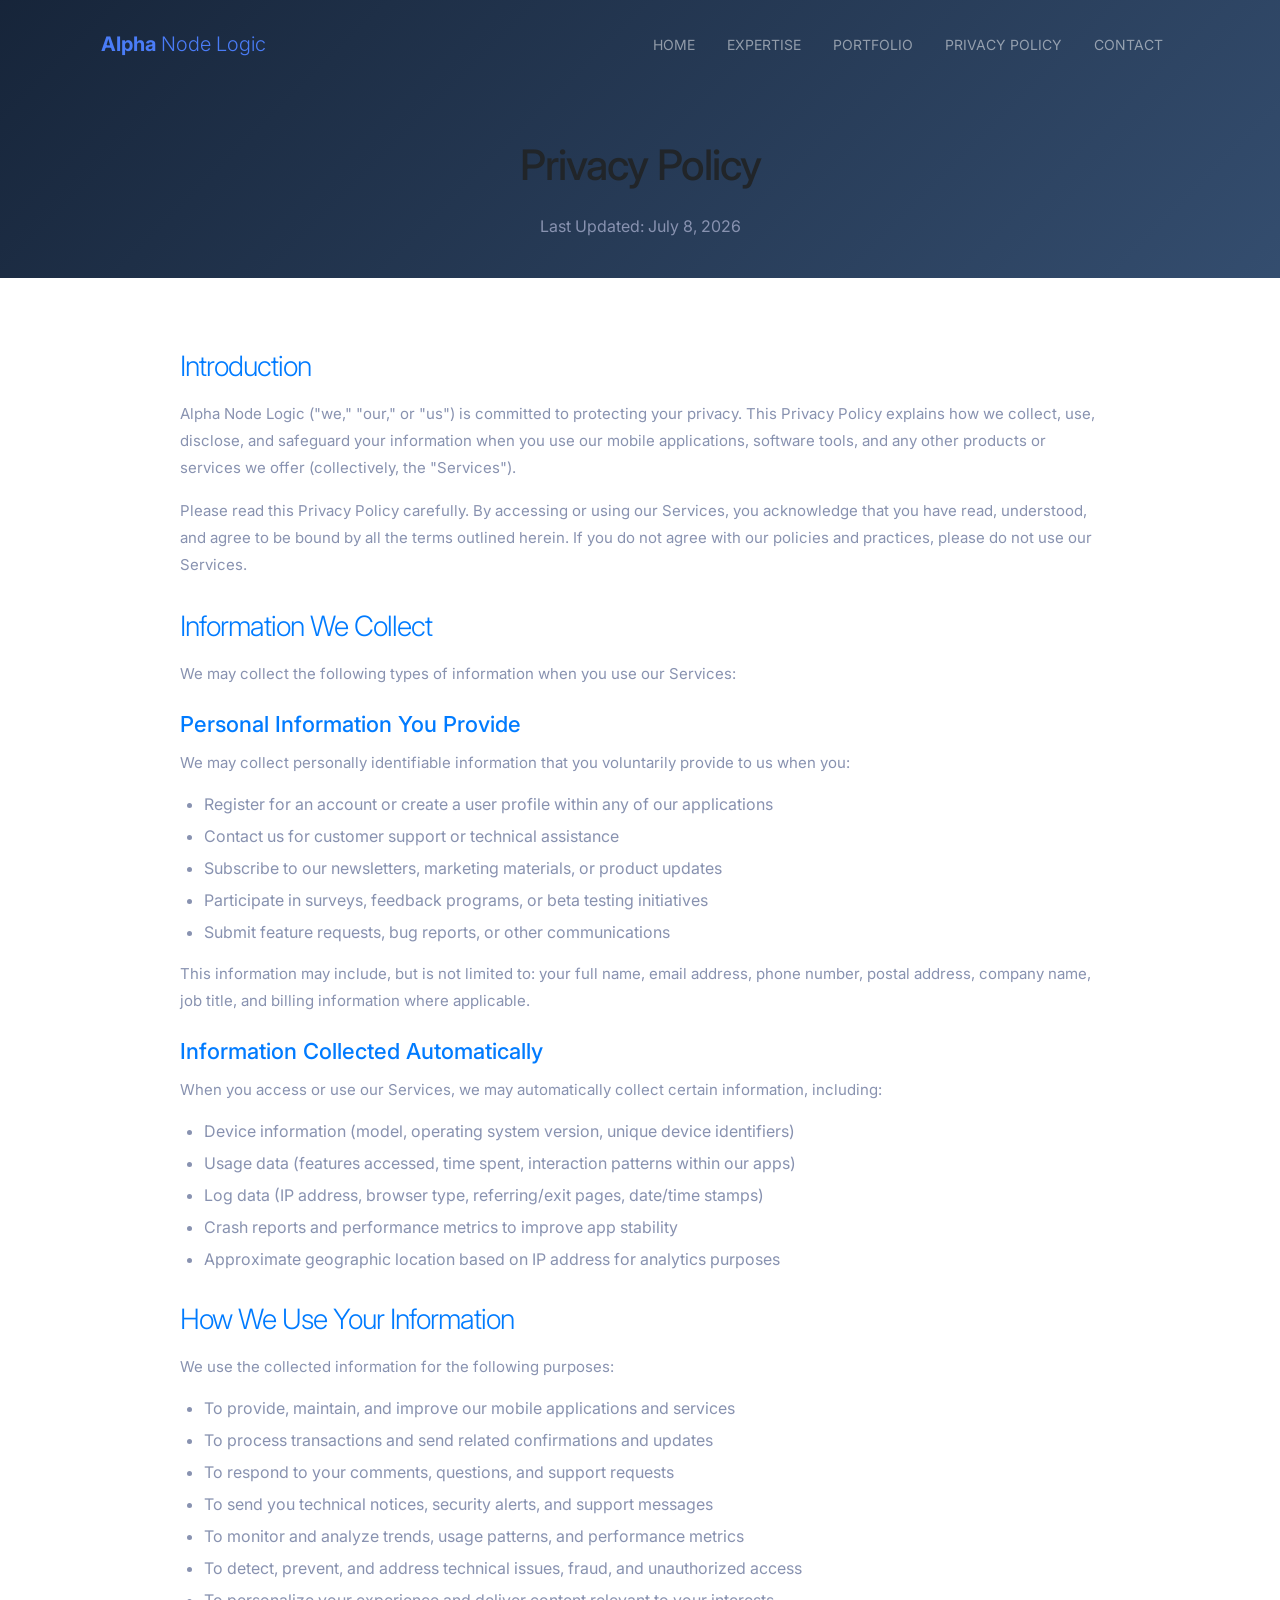
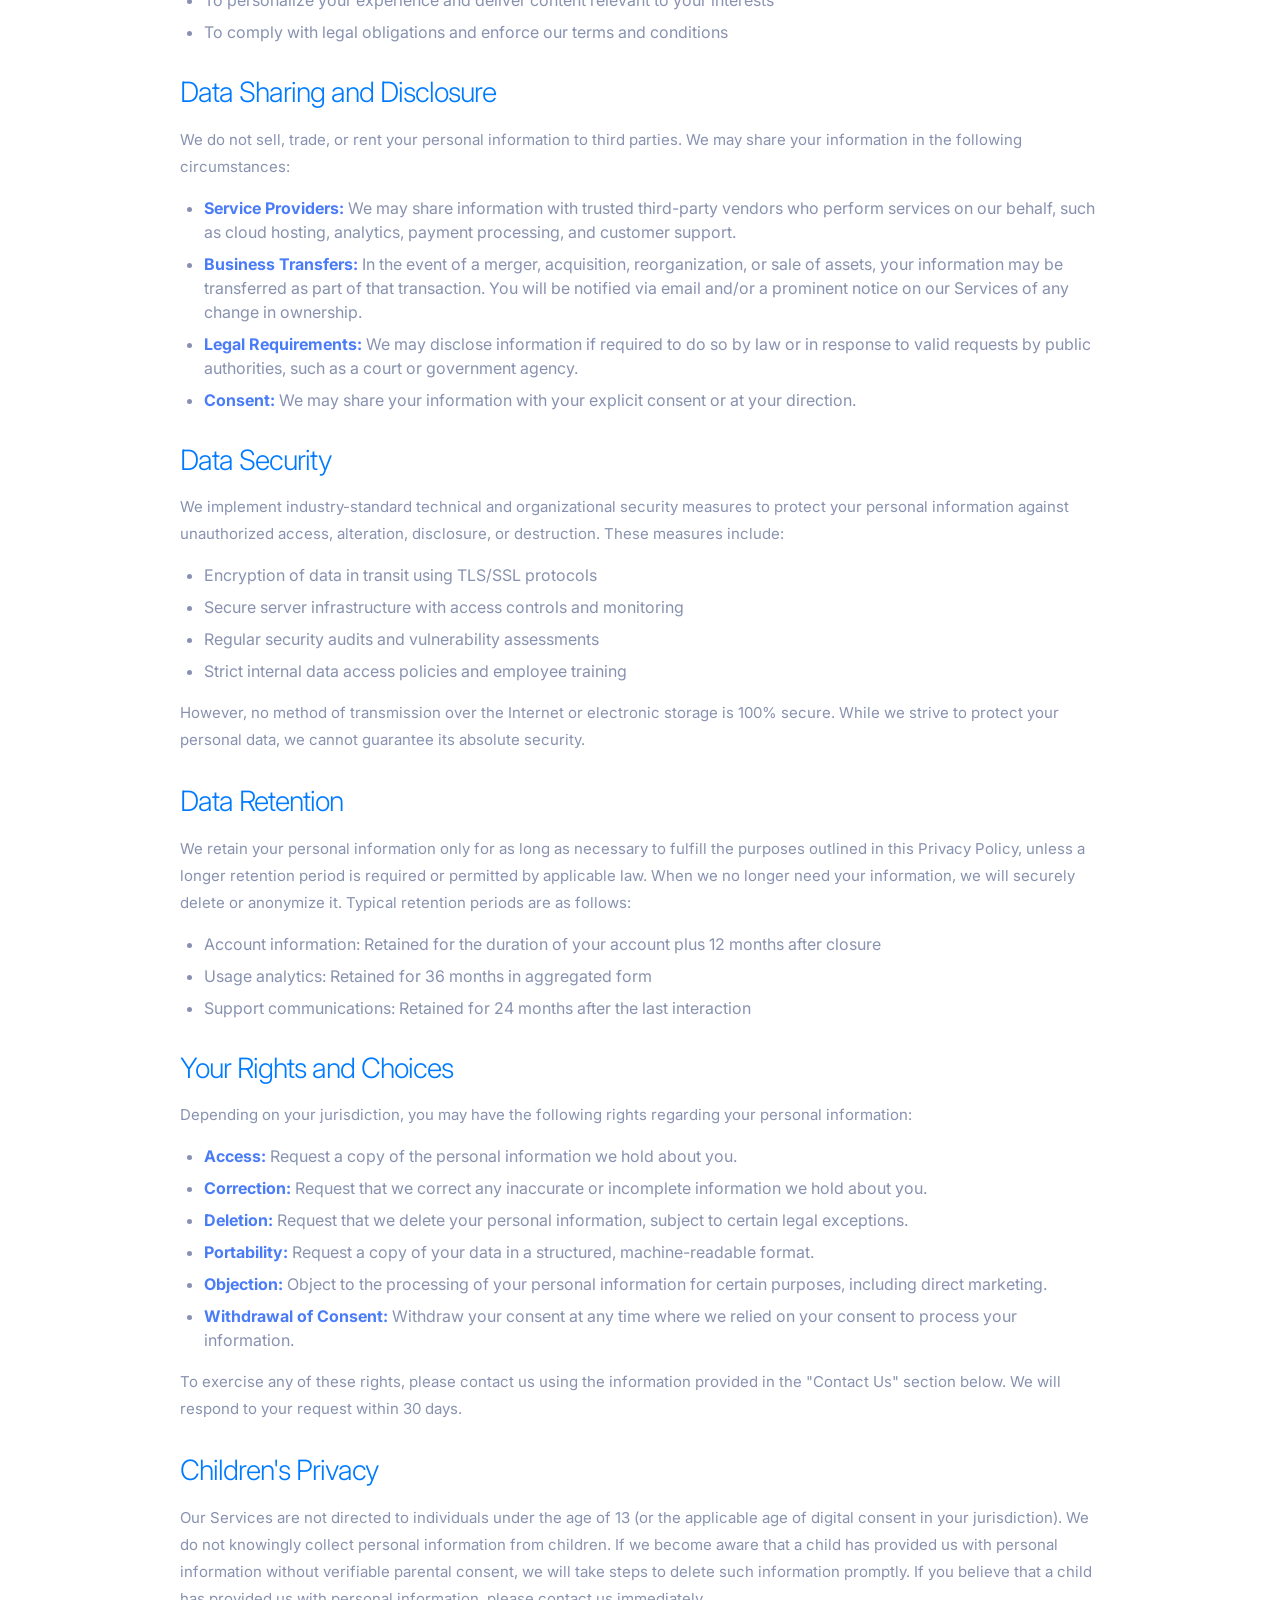
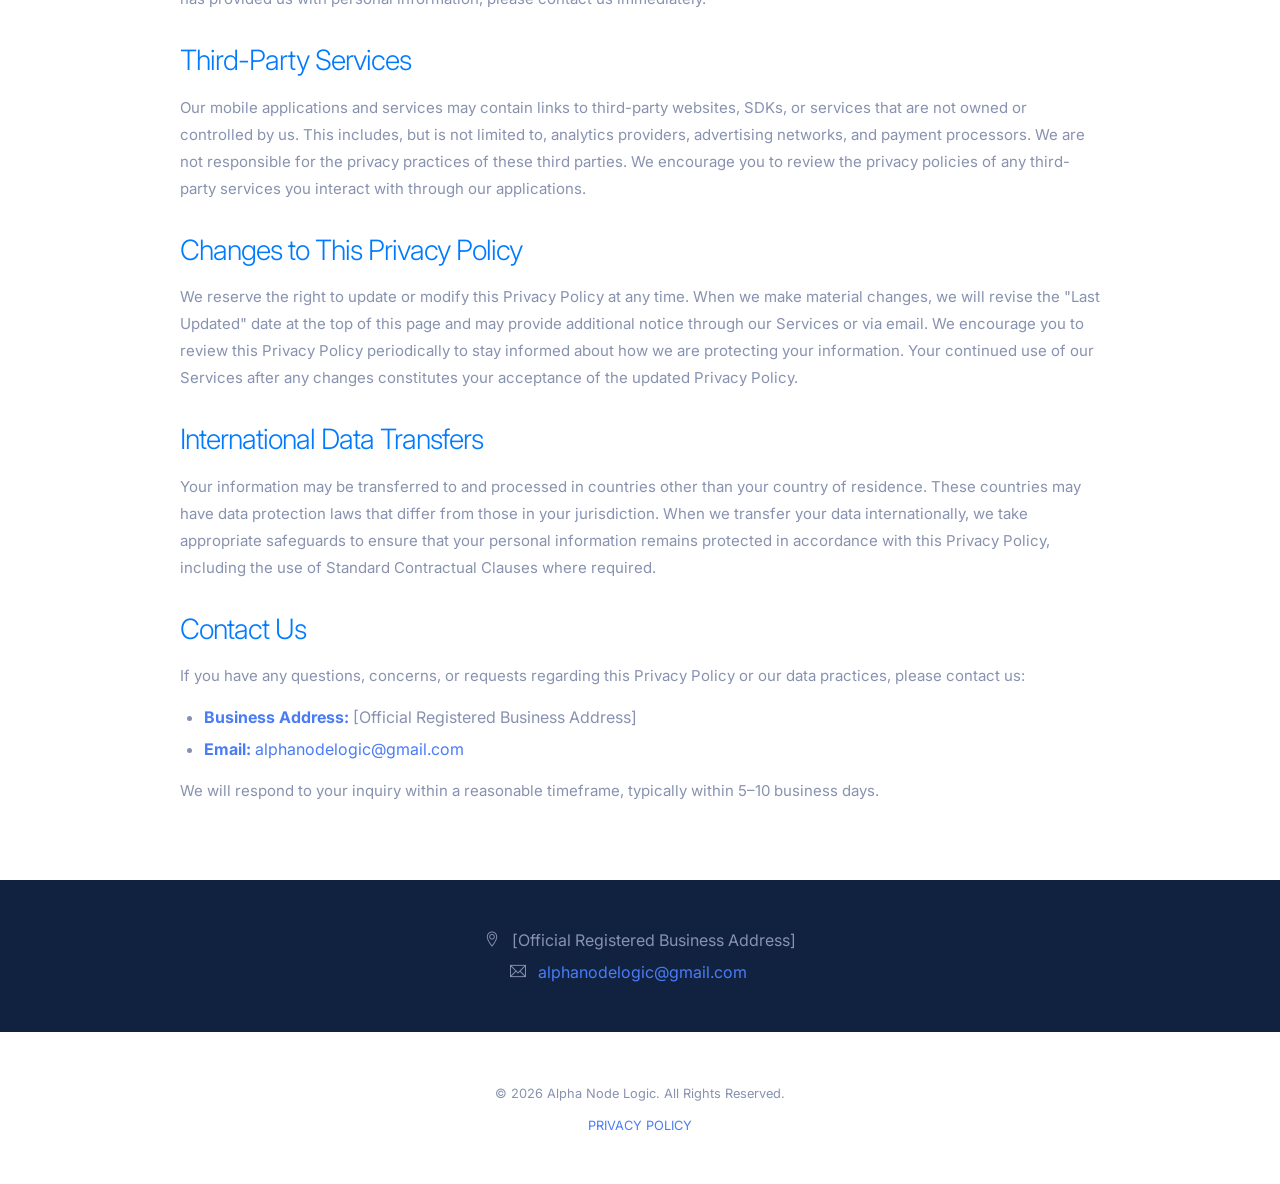
==== privacy-policy.html @ e34b8107 "Add files via upload" ====
<!doctype html>
<html lang="en">
<!--

Page    : privacy-policy / Alpha Node Logic
Version : 2.0
Author  : Alpha Node Logic (Based on Colorlib MobApp)

 -->

<head>
    <title>Privacy Policy - Alpha Node Logic</title>
    <!-- Required meta tags -->
    <meta charset="utf-8">
    <meta name="viewport" content="width=device-width, initial-scale=1, shrink-to-fit=no">
    <meta name="description" content="Privacy Policy for Alpha Node Logic software applications and services.">
    <meta name="keywords" content="privacy policy, data protection, Alpha Node Logic, software privacy">

    <!-- Font -->
    <link rel="dns-prefetch" href="//fonts.googleapis.com">
    <link href="https://fonts.googleapis.com/css2?family=Inter:wght@300;400;500;600;700&display=swap" rel="stylesheet">

    <!-- Bootstrap CSS -->
    <link rel="stylesheet" href="css/bootstrap.min.css">
    <!-- Themify Icons -->
    <link rel="stylesheet" href="css/themify-icons.css">
    <!-- Owl carousel -->
    <link rel="stylesheet" href="css/owl.carousel.min.css">
    <!-- Main css -->
    <link href="css/style.css" rel="stylesheet">

    <style>
        .privacy-content {
            padding: 40px 0 60px;
        }
        .privacy-content h2 {
            font-size: 28px;
            margin-top: 2rem;
            margin-bottom: 1rem;
        }
        .privacy-content h3 {
            font-size: 22px;
            margin-top: 1.5rem;
            margin-bottom: 0.75rem;
        }
        .privacy-content p {
            font-size: 15px;
            line-height: 1.8;
            margin-bottom: 1rem;
        }
        .privacy-content ul {
            color: #8892B0;
            margin-bottom: 1rem;
            padding-left: 1.5rem;
        }
        .privacy-content ul li {
            margin-bottom: 0.5rem;
        }
        .privacy-content strong {
            color: #4A7CF7;
        }
        .page-header {
            padding: 140px 0 40px;
            text-align: center;
        }
        .page-header h1 {
            font-size: 42px;
            font-weight: 500;
        }
        .page-header small {
            color: #8892B0;
            font-size: 16px;
        }
    </style>
</head>

<body data-spy="scroll" data-target="#navbar" data-offset="30">

    <!-- Nav Menu -->

    <div class="nav-menu fixed-top">
        <div class="container">
            <div class="row">
                <div class="col-md-12">
                    <nav class="navbar navbar-dark navbar-expand-lg">
                        <a class="navbar-brand" href="index.html"><span style="font-weight:700; color:#4A7CF7;">Alpha</span> <span style="font-weight:300; color:#4A7CF7;">Node Logic</span></a> <button class="navbar-toggler" type="button" data-toggle="collapse" data-target="#navbar" aria-controls="navbar" aria-expanded="false" aria-label="Toggle navigation"> <span class="navbar-toggler-icon"></span> </button>
                        <div class="collapse navbar-collapse" id="navbar">
                            <ul class="navbar-nav ml-auto">
                                <li class="nav-item"> <a class="nav-link" href="index.html">HOME</a> </li>
                                <li class="nav-item"> <a class="nav-link" href="index.html#expertise">EXPERTISE</a> </li>
                                <li class="nav-item"> <a class="nav-link" href="index.html#portfolio">PORTFOLIO</a> </li>
                                <li class="nav-item"> <a class="nav-link active" href="privacy-policy.html">PRIVACY POLICY</a> </li>
                                <li class="nav-item"> <a class="nav-link" href="index.html#contact">CONTACT</a> </li>
                            </ul>
                        </div>
                    </nav>
                </div>
            </div>
        </div>
    </div>

    <!-- Page Header -->
    <div class="bg-gradient page-header" id="home">
        <div class="container">
            <h1>Privacy Policy</h1>
            <small>Last Updated: July 8, 2026</small>
        </div>
    </div>

    <!-- Privacy Content -->
    <div class="section privacy-content">
        <div class="container">
            <div class="row">
                <div class="col-lg-10 offset-lg-1">

                    <h2>Introduction</h2>
                    <p>Alpha Node Logic ("we," "our," or "us") is committed to protecting your privacy. This Privacy Policy explains how we collect, use, disclose, and safeguard your information when you use our mobile applications, software tools, and any other products or services we offer (collectively, the "Services").</p>
                    <p>Please read this Privacy Policy carefully. By accessing or using our Services, you acknowledge that you have read, understood, and agree to be bound by all the terms outlined herein. If you do not agree with our policies and practices, please do not use our Services.</p>

                    <h2>Information We Collect</h2>
                    <p>We may collect the following types of information when you use our Services:</p>

                    <h3>Personal Information You Provide</h3>
                    <p>We may collect personally identifiable information that you voluntarily provide to us when you:</p>
                    <ul>
                        <li>Register for an account or create a user profile within any of our applications</li>
                        <li>Contact us for customer support or technical assistance</li>
                        <li>Subscribe to our newsletters, marketing materials, or product updates</li>
                        <li>Participate in surveys, feedback programs, or beta testing initiatives</li>
                        <li>Submit feature requests, bug reports, or other communications</li>
                    </ul>
                    <p>This information may include, but is not limited to: your full name, email address, phone number, postal address, company name, job title, and billing information where applicable.</p>

                    <h3>Information Collected Automatically</h3>
                    <p>When you access or use our Services, we may automatically collect certain information, including:</p>
                    <ul>
                        <li>Device information (model, operating system version, unique device identifiers)</li>
                        <li>Usage data (features accessed, time spent, interaction patterns within our apps)</li>
                        <li>Log data (IP address, browser type, referring/exit pages, date/time stamps)</li>
                        <li>Crash reports and performance metrics to improve app stability</li>
                        <li>Approximate geographic location based on IP address for analytics purposes</li>
                    </ul>

                    <h2>How We Use Your Information</h2>
                    <p>We use the collected information for the following purposes:</p>
                    <ul>
                        <li>To provide, maintain, and improve our mobile applications and services</li>
                        <li>To process transactions and send related confirmations and updates</li>
                        <li>To respond to your comments, questions, and support requests</li>
                        <li>To send you technical notices, security alerts, and support messages</li>
                        <li>To monitor and analyze trends, usage patterns, and performance metrics</li>
                        <li>To detect, prevent, and address technical issues, fraud, and unauthorized access</li>
                        <li>To personalize your experience and deliver content relevant to your interests</li>
                        <li>To comply with legal obligations and enforce our terms and conditions</li>
                    </ul>

                    <h2>Data Sharing and Disclosure</h2>
                    <p>We do not sell, trade, or rent your personal information to third parties. We may share your information in the following circumstances:</p>
                    <ul>
                        <li><strong>Service Providers:</strong> We may share information with trusted third-party vendors who perform services on our behalf, such as cloud hosting, analytics, payment processing, and customer support.</li>
                        <li><strong>Business Transfers:</strong> In the event of a merger, acquisition, reorganization, or sale of assets, your information may be transferred as part of that transaction. You will be notified via email and/or a prominent notice on our Services of any change in ownership.</li>
                        <li><strong>Legal Requirements:</strong> We may disclose information if required to do so by law or in response to valid requests by public authorities, such as a court or government agency.</li>
                        <li><strong>Consent:</strong> We may share your information with your explicit consent or at your direction.</li>
                    </ul>

                    <h2>Data Security</h2>
                    <p>We implement industry-standard technical and organizational security measures to protect your personal information against unauthorized access, alteration, disclosure, or destruction. These measures include:</p>
                    <ul>
                        <li>Encryption of data in transit using TLS/SSL protocols</li>
                        <li>Secure server infrastructure with access controls and monitoring</li>
                        <li>Regular security audits and vulnerability assessments</li>
                        <li>Strict internal data access policies and employee training</li>
                    </ul>
                    <p>However, no method of transmission over the Internet or electronic storage is 100% secure. While we strive to protect your personal data, we cannot guarantee its absolute security.</p>

                    <h2>Data Retention</h2>
                    <p>We retain your personal information only for as long as necessary to fulfill the purposes outlined in this Privacy Policy, unless a longer retention period is required or permitted by applicable law. When we no longer need your information, we will securely delete or anonymize it. Typical retention periods are as follows:</p>
                    <ul>
                        <li>Account information: Retained for the duration of your account plus 12 months after closure</li>
                        <li>Usage analytics: Retained for 36 months in aggregated form</li>
                        <li>Support communications: Retained for 24 months after the last interaction</li>
                    </ul>

                    <h2>Your Rights and Choices</h2>
                    <p>Depending on your jurisdiction, you may have the following rights regarding your personal information:</p>
                    <ul>
                        <li><strong>Access:</strong> Request a copy of the personal information we hold about you.</li>
                        <li><strong>Correction:</strong> Request that we correct any inaccurate or incomplete information we hold about you.</li>
                        <li><strong>Deletion:</strong> Request that we delete your personal information, subject to certain legal exceptions.</li>
                        <li><strong>Portability:</strong> Request a copy of your data in a structured, machine-readable format.</li>
                        <li><strong>Objection:</strong> Object to the processing of your personal information for certain purposes, including direct marketing.</li>
                        <li><strong>Withdrawal of Consent:</strong> Withdraw your consent at any time where we relied on your consent to process your information.</li>
                    </ul>
                    <p>To exercise any of these rights, please contact us using the information provided in the "Contact Us" section below. We will respond to your request within 30 days.</p>

                    <h2>Children's Privacy</h2>
                    <p>Our Services are not directed to individuals under the age of 13 (or the applicable age of digital consent in your jurisdiction). We do not knowingly collect personal information from children. If we become aware that a child has provided us with personal information without verifiable parental consent, we will take steps to delete such information promptly. If you believe that a child has provided us with personal information, please contact us immediately.</p>

                    <h2>Third-Party Services</h2>
                    <p>Our mobile applications and services may contain links to third-party websites, SDKs, or services that are not owned or controlled by us. This includes, but is not limited to, analytics providers, advertising networks, and payment processors. We are not responsible for the privacy practices of these third parties. We encourage you to review the privacy policies of any third-party services you interact with through our applications.</p>

                    <h2>Changes to This Privacy Policy</h2>
                    <p>We reserve the right to update or modify this Privacy Policy at any time. When we make material changes, we will revise the "Last Updated" date at the top of this page and may provide additional notice through our Services or via email. We encourage you to review this Privacy Policy periodically to stay informed about how we are protecting your information. Your continued use of our Services after any changes constitutes your acceptance of the updated Privacy Policy.</p>

                    <h2>International Data Transfers</h2>
                    <p>Your information may be transferred to and processed in countries other than your country of residence. These countries may have data protection laws that differ from those in your jurisdiction. When we transfer your data internationally, we take appropriate safeguards to ensure that your personal information remains protected in accordance with this Privacy Policy, including the use of Standard Contractual Clauses where required.</p>

                    <h2>Contact Us</h2>
                    <p>If you have any questions, concerns, or requests regarding this Privacy Policy or our data practices, please contact us:</p>
                    <ul>
                        <li><strong>Business Address:</strong> [Official Registered Business Address]</li>
                        <li><strong>Email:</strong> <a href="mailto:alphanodelogic@gmail.com">alphanodelogic@gmail.com</a></li>
                    </ul>
                    <p>We will respond to your inquiry within a reasonable timeframe, typically within 5–10 business days.</p>

                </div>
            </div>
        </div>
    </div>
    <!-- // end .section -->

    <div class="light-bg py-5" id="contact">
        <div class="container">
            <div class="row">
                <div class="col-lg-12 text-center">
                    <p class="mb-2"> <span class="ti-location-pin mr-2"></span> [Official Registered Business Address]</p>
                    <div class="d-block d-sm-inline-block">
                        <p class="mb-0">
                            <span class="ti-email mr-2"></span> <a class="mr-4" href="mailto:alphanodelogic@gmail.com">alphanodelogic@gmail.com</a>
                        </p>
                    </div>
                </div>
            </div>

        </div>

    </div>
    <!-- // end .section -->
    <footer class="my-5 text-center">
        <p class="mb-2"><small>© 2026 Alpha Node Logic. All Rights Reserved.</small></p>

        <small>
            <a href="privacy-policy.html" class="m-2">PRIVACY POLICY</a>
        </small>
    </footer>

    <!-- jQuery and Bootstrap -->
    <script src="js/jquery-3.2.1.min.js"></script>
    <script src="js/bootstrap.bundle.min.js"></script>
    <!-- Plugins JS -->
    <script src="js/owl.carousel.min.js"></script>
    <!-- Custom JS -->
    <script src="js/script.js"></script>

</body>

</html>
---- css/themify-icons.css ----
@font-face {
    font-family: 'themify';
    src: url('../fonts/themify.eot?-fvbane');
    src: url('../fonts/themify.eot?#iefix-fvbane') format('embedded-opentype'), url('../fonts/themify.woff?-fvbane') format('woff'), url('../fonts/themify.ttf?-fvbane') format('truetype'), url('../fonts/themify.svg?-fvbane#themify') format('svg');
    font-weight: normal;
    font-style: normal;
}

[class^="ti-"],
[class*=" ti-"] {
    font-family: 'themify';
    speak: none;
    font-style: normal;
    font-weight: normal;
    font-variant: normal;
    text-transform: none;
    line-height: 1;
    /* Better Font Rendering =========== */
    -webkit-font-smoothing: antialiased;
    -moz-osx-font-smoothing: grayscale;
}

.ti-wand:before {
    content: "\e600";
}

.ti-volume:before {
    content: "\e601";
}

.ti-user:before {
    content: "\e602";
}

.ti-unlock:before {
    content: "\e603";
}

.ti-unlink:before {
    content: "\e604";
}

.ti-trash:before {
    content: "\e605";
}

.ti-thought:before {
    content: "\e606";
}

.ti-target:before {
    content: "\e607";
}

.ti-tag:before {
    content: "\e608";
}

.ti-tablet:before {
    content: "\e609";
}

.ti-star:before {
    content: "\e60a";
}

.ti-spray:before {
    content: "\e60b";
}

.ti-signal:before {
    content: "\e60c";
}

.ti-shopping-cart:before {
    content: "\e60d";
}

.ti-shopping-cart-full:before {
    content: "\e60e";
}

.ti-settings:before {
    content: "\e60f";
}

.ti-search:before {
    content: "\e610";
}

.ti-zoom-in:before {
    content: "\e611";
}

.ti-zoom-out:before {
    content: "\e612";
}

.ti-cut:before {
    content: "\e613";
}

.ti-ruler:before {
    content: "\e614";
}

.ti-ruler-pencil:before {
    content: "\e615";
}

.ti-ruler-alt:before {
    content: "\e616";
}

.ti-bookmark:before {
    content: "\e617";
}

.ti-bookmark-alt:before {
    content: "\e618";
}

.ti-reload:before {
    content: "\e619";
}

.ti-plus:before {
    content: "\e61a";
}

.ti-pin:before {
    content: "\e61b";
}

.ti-pencil:before {
    content: "\e61c";
}

.ti-pencil-alt:before {
    content: "\e61d";
}

.ti-paint-roller:before {
    content: "\e61e";
}

.ti-paint-bucket:before {
    content: "\e61f";
}

.ti-na:before {
    content: "\e620";
}

.ti-mobile:before {
    content: "\e621";
}

.ti-minus:before {
    content: "\e622";
}

.ti-medall:before {
    content: "\e623";
}

.ti-medall-alt:before {
    content: "\e624";
}

.ti-marker:before {
    content: "\e625";
}

.ti-marker-alt:before {
    content: "\e626";
}

.ti-arrow-up:before {
    content: "\e627";
}

.ti-arrow-right:before {
    content: "\e628";
}

.ti-arrow-left:before {
    content: "\e629";
}

.ti-arrow-down:before {
    content: "\e62a";
}

.ti-lock:before {
    content: "\e62b";
}

.ti-location-arrow:before {
    content: "\e62c";
}

.ti-link:before {
    content: "\e62d";
}

.ti-layout:before {
    content: "\e62e";
}

.ti-layers:before {
    content: "\e62f";
}

.ti-layers-alt:before {
    content: "\e630";
}

.ti-key:before {
    content: "\e631";
}

.ti-import:before {
    content: "\e632";
}

.ti-image:before {
    content: "\e633";
}

.ti-heart:before {
    content: "\e634";
}

.ti-heart-broken:before {
    content: "\e635";
}

.ti-hand-stop:before {
    content: "\e636";
}

.ti-hand-open:before {
    content: "\e637";
}

.ti-hand-drag:before {
    content: "\e638";
}

.ti-folder:before {
    content: "\e639";
}

.ti-flag:before {
    content: "\e63a";
}

.ti-flag-alt:before {
    content: "\e63b";
}

.ti-flag-alt-2:before {
    content: "\e63c";
}

.ti-eye:before {
    content: "\e63d";
}

.ti-export:before {
    content: "\e63e";
}

.ti-exchange-vertical:before {
    content: "\e63f";
}

.ti-desktop:before {
    content: "\e640";
}

.ti-cup:before {
    content: "\e641";
}

.ti-crown:before {
    content: "\e642";
}

.ti-comments:before {
    content: "\e643";
}

.ti-comment:before {
    content: "\e644";
}

.ti-comment-alt:before {
    content: "\e645";
}

.ti-close:before {
    content: "\e646";
}

.ti-clip:before {
    content: "\e647";
}

.ti-angle-up:before {
    content: "\e648";
}

.ti-angle-right:before {
    content: "\e649";
}

.ti-angle-left:before {
    content: "\e64a";
}

.ti-angle-down:before {
    content: "\e64b";
}

.ti-check:before {
    content: "\e64c";
}

.ti-check-box:before {
    content: "\e64d";
}

.ti-camera:before {
    content: "\e64e";
}

.ti-announcement:before {
    content: "\e64f";
}

.ti-brush:before {
    content: "\e650";
}

.ti-briefcase:before {
    content: "\e651";
}

.ti-bolt:before {
    content: "\e652";
}

.ti-bolt-alt:before {
    content: "\e653";
}

.ti-blackboard:before {
    content: "\e654";
}

.ti-bag:before {
    content: "\e655";
}

.ti-move:before {
    content: "\e656";
}

.ti-arrows-vertical:before {
    content: "\e657";
}

.ti-arrows-horizontal:before {
    content: "\e658";
}

.ti-fullscreen:before {
    content: "\e659";
}

.ti-arrow-top-right:before {
    content: "\e65a";
}

.ti-arrow-top-left:before {
    content: "\e65b";
}

.ti-arrow-circle-up:before {
    content: "\e65c";
}

.ti-arrow-circle-right:before {
    content: "\e65d";
}

.ti-arrow-circle-left:before {
    content: "\e65e";
}

.ti-arrow-circle-down:before {
    content: "\e65f";
}

.ti-angle-double-up:before {
    content: "\e660";
}

.ti-angle-double-right:before {
    content: "\e661";
}

.ti-angle-double-left:before {
    content: "\e662";
}

.ti-angle-double-down:before {
    content: "\e663";
}

.ti-zip:before {
    content: "\e664";
}

.ti-world:before {
    content: "\e665";
}

.ti-wheelchair:before {
    content: "\e666";
}

.ti-view-list:before {
    content: "\e667";
}

.ti-view-list-alt:before {
    content: "\e668";
}

.ti-view-grid:before {
    content: "\e669";
}

.ti-uppercase:before {
    content: "\e66a";
}

.ti-upload:before {
    content: "\e66b";
}

.ti-underline:before {
    content: "\e66c";
}

.ti-truck:before {
    content: "\e66d";
}

.ti-timer:before {
    content: "\e66e";
}

.ti-ticket:before {
    content: "\e66f";
}

.ti-thumb-up:before {
    content: "\e670";
}

.ti-thumb-down:before {
    content: "\e671";
}

.ti-text:before {
    content: "\e672";
}

.ti-stats-up:before {
    content: "\e673";
}

.ti-stats-down:before {
    content: "\e674";
}

.ti-split-v:before {
    content: "\e675";
}

.ti-split-h:before {
    content: "\e676";
}

.ti-smallcap:before {
    content: "\e677";
}

.ti-shine:before {
    content: "\e678";
}

.ti-shift-right:before {
    content: "\e679";
}

.ti-shift-left:before {
    content: "\e67a";
}

.ti-shield:before {
    content: "\e67b";
}

.ti-notepad:before {
    content: "\e67c";
}

.ti-server:before {
    content: "\e67d";
}

.ti-quote-right:before {
    content: "\e67e";
}

.ti-quote-left:before {
    content: "\e67f";
}

.ti-pulse:before {
    content: "\e680";
}

.ti-printer:before {
    content: "\e681";
}

.ti-power-off:before {
    content: "\e682";
}

.ti-plug:before {
    content: "\e683";
}

.ti-pie-chart:before {
    content: "\e684";
}

.ti-paragraph:before {
    content: "\e685";
}

.ti-panel:before {
    content: "\e686";
}

.ti-package:before {
    content: "\e687";
}

.ti-music:before {
    content: "\e688";
}

.ti-music-alt:before {
    content: "\e689";
}

.ti-mouse:before {
    content: "\e68a";
}

.ti-mouse-alt:before {
    content: "\e68b";
}

.ti-money:before {
    content: "\e68c";
}

.ti-microphone:before {
    content: "\e68d";
}

.ti-menu:before {
    content: "\e68e";
}

.ti-menu-alt:before {
    content: "\e68f";
}

.ti-map:before {
    content: "\e690";
}

.ti-map-alt:before {
    content: "\e691";
}

.ti-loop:before {
    content: "\e692";
}

.ti-location-pin:before {
    content: "\e693";
}

.ti-list:before {
    content: "\e694";
}

.ti-light-bulb:before {
    content: "\e695";
}

.ti-Italic:before {
    content: "\e696";
}

.ti-info:before {
    content: "\e697";
}

.ti-infinite:before {
    content: "\e698";
}

.ti-id-badge:before {
    content: "\e699";
}

.ti-hummer:before {
    content: "\e69a";
}

.ti-home:before {
    content: "\e69b";
}

.ti-help:before {
    content: "\e69c";
}

.ti-headphone:before {
    content: "\e69d";
}

.ti-harddrives:before {
    content: "\e69e";
}

.ti-harddrive:before {
    content: "\e69f";
}

.ti-gift:before {
    content: "\e6a0";
}

.ti-game:before {
    content: "\e6a1";
}

.ti-filter:before {
    content: "\e6a2";
}

.ti-files:before {
    content: "\e6a3";
}

.ti-file:before {
    content: "\e6a4";
}

.ti-eraser:before {
    content: "\e6a5";
}

.ti-envelope:before {
    content: "\e6a6";
}

.ti-download:before {
    content: "\e6a7";
}

.ti-direction:before {
    content: "\e6a8";
}

.ti-direction-alt:before {
    content: "\e6a9";
}

.ti-dashboard:before {
    content: "\e6aa";
}

.ti-control-stop:before {
    content: "\e6ab";
}

.ti-control-shuffle:before {
    content: "\e6ac";
}

.ti-control-play:before {
    content: "\e6ad";
}

.ti-control-pause:before {
    content: "\e6ae";
}

.ti-control-forward:before {
    content: "\e6af";
}

.ti-control-backward:before {
    content: "\e6b0";
}

.ti-cloud:before {
    content: "\e6b1";
}

.ti-cloud-up:before {
    content: "\e6b2";
}

.ti-cloud-down:before {
    content: "\e6b3";
}

.ti-clipboard:before {
    content: "\e6b4";
}

.ti-car:before {
    content: "\e6b5";
}

.ti-calendar:before {
    content: "\e6b6";
}

.ti-book:before {
    content: "\e6b7";
}

.ti-bell:before {
    content: "\e6b8";
}

.ti-basketball:before {
    content: "\e6b9";
}

.ti-bar-chart:before {
    content: "\e6ba";
}

.ti-bar-chart-alt:before {
    content: "\e6bb";
}

.ti-back-right:before {
    content: "\e6bc";
}

.ti-back-left:before {
    content: "\e6bd";
}

.ti-arrows-corner:before {
    content: "\e6be";
}

.ti-archive:before {
    content: "\e6bf";
}

.ti-anchor:before {
    content: "\e6c0";
}

.ti-align-right:before {
    content: "\e6c1";
}

.ti-align-left:before {
    content: "\e6c2";
}

.ti-align-justify:before {
    content: "\e6c3";
}

.ti-align-center:before {
    content: "\e6c4";
}

.ti-alert:before {
    content: "\e6c5";
}

.ti-alarm-clock:before {
    content: "\e6c6";
}

.ti-agenda:before {
    content: "\e6c7";
}

.ti-write:before {
    content: "\e6c8";
}

.ti-window:before {
    content: "\e6c9";
}

.ti-widgetized:before {
    content: "\e6ca";
}

.ti-widget:before {
    content: "\e6cb";
}

.ti-widget-alt:before {
    content: "\e6cc";
}

.ti-wallet:before {
    content: "\e6cd";
}

.ti-video-clapper:before {
    content: "\e6ce";
}

.ti-video-camera:before {
    content: "\e6cf";
}

.ti-vector:before {
    content: "\e6d0";
}

.ti-themify-logo:before {
    content: "\e6d1";
}

.ti-themify-favicon:before {
    content: "\e6d2";
}

.ti-themify-favicon-alt:before {
    content: "\e6d3";
}

.ti-support:before {
    content: "\e6d4";
}

.ti-stamp:before {
    content: "\e6d5";
}

.ti-split-v-alt:before {
    content: "\e6d6";
}

.ti-slice:before {
    content: "\e6d7";
}

.ti-shortcode:before {
    content: "\e6d8";
}

.ti-shift-right-alt:before {
    content: "\e6d9";
}

.ti-shift-left-alt:before {
    content: "\e6da";
}

.ti-ruler-alt-2:before {
    content: "\e6db";
}

.ti-receipt:before {
    content: "\e6dc";
}

.ti-pin2:before {
    content: "\e6dd";
}

.ti-pin-alt:before {
    content: "\e6de";
}

.ti-pencil-alt2:before {
    content: "\e6df";
}

.ti-palette:before {
    content: "\e6e0";
}

.ti-more:before {
    content: "\e6e1";
}

.ti-more-alt:before {
    content: "\e6e2";
}

.ti-microphone-alt:before {
    content: "\e6e3";
}

.ti-magnet:before {
    content: "\e6e4";
}

.ti-line-double:before {
    content: "\e6e5";
}

.ti-line-dotted:before {
    content: "\e6e6";
}

.ti-line-dashed:before {
    content: "\e6e7";
}

.ti-layout-width-full:before {
    content: "\e6e8";
}

.ti-layout-width-default:before {
    content: "\e6e9";
}

.ti-layout-width-default-alt:before {
    content: "\e6ea";
}

.ti-layout-tab:before {
    content: "\e6eb";
}

.ti-layout-tab-window:before {
    content: "\e6ec";
}

.ti-layout-tab-v:before {
    content: "\e6ed";
}

.ti-layout-tab-min:before {
    content: "\e6ee";
}

.ti-layout-slider:before {
    content: "\e6ef";
}

.ti-layout-slider-alt:before {
    content: "\e6f0";
}

.ti-layout-sidebar-right:before {
    content: "\e6f1";
}

.ti-layout-sidebar-none:before {
    content: "\e6f2";
}

.ti-layout-sidebar-left:before {
    content: "\e6f3";
}

.ti-layout-placeholder:before {
    content: "\e6f4";
}

.ti-layout-menu:before {
    content: "\e6f5";
}

.ti-layout-menu-v:before {
    content: "\e6f6";
}

.ti-layout-menu-separated:before {
    content: "\e6f7";
}

.ti-layout-menu-full:before {
    content: "\e6f8";
}

.ti-layout-media-right-alt:before {
    content: "\e6f9";
}

.ti-layout-media-right:before {
    content: "\e6fa";
}

.ti-layout-media-overlay:before {
    content: "\e6fb";
}

.ti-layout-media-overlay-alt:before {
    content: "\e6fc";
}

.ti-layout-media-overlay-alt-2:before {
    content: "\e6fd";
}

.ti-layout-media-left-alt:before {
    content: "\e6fe";
}

.ti-layout-media-left:before {
    content: "\e6ff";
}

.ti-layout-media-center-alt:before {
    content: "\e700";
}

.ti-layout-media-center:before {
    content: "\e701";
}

.ti-layout-list-thumb:before {
    content: "\e702";
}

.ti-layout-list-thumb-alt:before {
    content: "\e703";
}

.ti-layout-list-post:before {
    content: "\e704";
}

.ti-layout-list-large-image:before {
    content: "\e705";
}

.ti-layout-line-solid:before {
    content: "\e706";
}

.ti-layout-grid4:before {
    content: "\e707";
}

.ti-layout-grid3:before {
    content: "\e708";
}

.ti-layout-grid2:before {
    content: "\e709";
}

.ti-layout-grid2-thumb:before {
    content: "\e70a";
}

.ti-layout-cta-right:before {
    content: "\e70b";
}

.ti-layout-cta-left:before {
    content: "\e70c";
}

.ti-layout-cta-center:before {
    content: "\e70d";
}

.ti-layout-cta-btn-right:before {
    content: "\e70e";
}

.ti-layout-cta-btn-left:before {
    content: "\e70f";
}

.ti-layout-column4:before {
    content: "\e710";
}

.ti-layout-column3:before {
    content: "\e711";
}

.ti-layout-column2:before {
    content: "\e712";
}

.ti-layout-accordion-separated:before {
    content: "\e713";
}

.ti-layout-accordion-merged:before {
    content: "\e714";
}

.ti-layout-accordion-list:before {
    content: "\e715";
}

.ti-ink-pen:before {
    content: "\e716";
}

.ti-info-alt:before {
    content: "\e717";
}

.ti-help-alt:before {
    content: "\e718";
}

.ti-headphone-alt:before {
    content: "\e719";
}

.ti-hand-point-up:before {
    content: "\e71a";
}

.ti-hand-point-right:before {
    content: "\e71b";
}

.ti-hand-point-left:before {
    content: "\e71c";
}

.ti-hand-point-down:before {
    content: "\e71d";
}

.ti-gallery:before {
    content: "\e71e";
}

.ti-face-smile:before {
    content: "\e71f";
}

.ti-face-sad:before {
    content: "\e720";
}

.ti-credit-card:before {
    content: "\e721";
}

.ti-control-skip-forward:before {
    content: "\e722";
}

.ti-control-skip-backward:before {
    content: "\e723";
}

.ti-control-record:before {
    content: "\e724";
}

.ti-control-eject:before {
    content: "\e725";
}

.ti-comments-smiley:before {
    content: "\e726";
}

.ti-brush-alt:before {
    content: "\e727";
}

.ti-youtube:before {
    content: "\e728";
}

.ti-vimeo:before {
    content: "\e729";
}

.ti-twitter:before {
    content: "\e72a";
}

.ti-time:before {
    content: "\e72b";
}

.ti-tumblr:before {
    content: "\e72c";
}

.ti-skype:before {
    content: "\e72d";
}

.ti-share:before {
    content: "\e72e";
}

.ti-share-alt:before {
    content: "\e72f";
}

.ti-rocket:before {
    content: "\e730";
}

.ti-pinterest:before {
    content: "\e731";
}

.ti-new-window:before {
    content: "\e732";
}

.ti-microsoft:before {
    content: "\e733";
}

.ti-list-ol:before {
    content: "\e734";
}

.ti-linkedin:before {
    content: "\e735";
}

.ti-layout-sidebar-2:before {
    content: "\e736";
}

.ti-layout-grid4-alt:before {
    content: "\e737";
}

.ti-layout-grid3-alt:before {
    content: "\e738";
}

.ti-layout-grid2-alt:before {
    content: "\e739";
}

.ti-layout-column4-alt:before {
    content: "\e73a";
}

.ti-layout-column3-alt:before {
    content: "\e73b";
}

.ti-layout-column2-alt:before {
    content: "\e73c";
}

.ti-instagram:before {
    content: "\e73d";
}

.ti-google:before {
    content: "\e73e";
}

.ti-github:before {
    content: "\e73f";
}

.ti-flickr:before {
    content: "\e740";
}

.ti-facebook:before {
    content: "\e741";
}

.ti-dropbox:before {
    content: "\e742";
}

.ti-dribbble:before {
    content: "\e743";
}

.ti-apple:before {
    content: "\e744";
}

.ti-android:before {
    content: "\e745";
}

.ti-save:before {
    content: "\e746";
}

.ti-save-alt:before {
    content: "\e747";
}

.ti-yahoo:before {
    content: "\e748";
}

.ti-wordpress:before {
    content: "\e749";
}

.ti-vimeo-alt:before {
    content: "\e74a";
}

.ti-twitter-alt:before {
    content: "\e74b";
}

.ti-tumblr-alt:before {
    content: "\e74c";
}

.ti-trello:before {
    content: "\e74d";
}

.ti-stack-overflow:before {
    content: "\e74e";
}

.ti-soundcloud:before {
    content: "\e74f";
}

.ti-sharethis:before {
    content: "\e750";
}

.ti-sharethis-alt:before {
    content: "\e751";
}

.ti-reddit:before {
    content: "\e752";
}

.ti-pinterest-alt:before {
    content: "\e753";
}

.ti-microsoft-alt:before {
    content: "\e754";
}

.ti-linux:before {
    content: "\e755";
}

.ti-jsfiddle:before {
    content: "\e756";
}

.ti-joomla:before {
    content: "\e757";
}

.ti-html5:before {
    content: "\e758";
}

.ti-flickr-alt:before {
    content: "\e759";
}

.ti-email:before {
    content: "\e75a";
}

.ti-drupal:before {
    content: "\e75b";
}

.ti-dropbox-alt:before {
    content: "\e75c";
}

.ti-css3:before {
    content: "\e75d";
}

.ti-rss:before {
    content: "\e75e";
}

.ti-rss-alt:before {
    content: "\e75f";
}

.ti-lg {
    font-size: 1.33333333em;
    line-height: 0.75em;
    vertical-align: -15%;
}

.ti-2x {
    font-size: 2em;
}

.ti-3x {
    font-size: 3em;
}

.ti-4x {
    font-size: 4em;
}

.ti-5x {
    font-size: 5em;
}
---- css/style.css ----
@charset "UTF-8";

/*

Style   : Alpha Node Logic CSS
Version : 2.0
Author  : Alpha Node Logic (Based on Colorlib MobApp)

Copyright © All rights Reserved 

*/


/*------------------------
[TABLE OF CONTENTS]
    
1. GLOBAL STYLES
2. NAVBAR
3. HERO
4. TABS
5. TESTIMONIALS
6. IMAGE GALLERY
7. PRICING
8. CALL TO ACTION
9. FOOTER

------------------------*/


/* GLOBAL
----------------------*/

body {
    font-family: 'Inter', sans-serif;
    position: relative;
}

a {
    color: #4A7CF7;
}

a:hover,
a:focus {
    color: #3A6AE0;
}

h1 {
    font-size: 60px;
    font-weight: 300;
    letter-spacing: -1px;
    margin-bottom: 1.5rem;
}

h2 {
    font-size: 45px;
    font-weight: 300;
    color: #007bff;
    letter-spacing: -1px;
    margin-bottom: 1rem;
}

h3 {
    color: #007bff;
    font-size: 33px;
    font-weight: 500;
}

h4 {
    font-size: 20px;
    font-weight: 500;
    color: #007bff;
}

h5 {
    font-size: 28px;
    font-weight: 300;
    color: #007bff;
    margin-bottom: 0.7rem;
}

p {
    color: #8892B0;
}

p.lead {
    color: #4A7CF7;
    margin-bottom: 2rem;
}

.text-primary {
    color: #4A7CF7 !important;
}

.light-font {
    font-weight: 300;
}

.btn {
    font-size: 12px;
    font-weight: 400;
    text-transform: uppercase;
    padding: 0.375rem 1.35rem;
    transition: all 0.3s ease;
}

.btn-outline-light:hover {
    color: #4A7CF7;
}

.btn-primary {
    border-radius: 3px;
    background-image: -moz-linear-gradient( 122deg, #1E3A5F 0%, #0A192F 100%);
    background-image: -webkit-linear-gradient( 122deg, #1E3A5F 0%, #0A192F 100%);
    background-image: -ms-linear-gradient( 122deg, #1E3A5F 0%, #0A192F 100%);
    background-image: linear-gradient( 122deg, #1E3A5F 0%, #0A192F 100%);
    box-shadow: 0px 9px 32px 0px rgba(10, 25, 47, 0.3);
    font-weight: 500;
    padding: 0.6rem 2rem;
    border: 0;
}

.btn-primary:hover,
.btn-primary:focus,
.btn-primary:active,
.btn-primary:not([disabled]):not(.disabled).active,
.btn-primary:not([disabled]):not(.disabled):active,
.show>.btn-primary.dropdown-toggle {
    background-image: linear-gradient( 122deg, #0A192F 0%, #1E3A5F 100%);
    box-shadow: 0px 9px 32px 0px rgba(10, 25, 47, 0.4);
    color: #FFF;
}

.btn-light {
    border-radius: 3px;
    background: #FFF;
    box-shadow: 0px 9px 32px 0px rgba(0, 0, 0, 0.26);
    font-size: 14px;
    font-weight: 500;
    color: #0A192F;
    margin: 0.5rem;
    padding: 0.7rem 1.6rem;
    line-height: 1.8;
}

.btn-group-lg>.btn,
.btn-lg {
    padding: 0.8rem 1rem;
    font-size: 15px;
}

.light-bg {
    background-color: #112240;
}

.dark-bg {
    background-color: #0A192F;
}

.section {
    padding: 80px 0;
}

.section-title {
    text-align: center;
    margin-bottom: 3rem;
}

.section-title small {
    color: #8892B0;
}

@media (max-width:767px) {
    h1 {
        font-size: 40px;
    }
    h2 {
        font-size: 30px;
    }
}


/* NAVBAR
----------------------*/

.nav-menu {
    padding: 1rem 0;
    transition: all 0.3s ease;
}

.nav-menu.is-scrolling,
.nav-menu.menu-is-open {
    background-color: #0A192F;
    background: -moz-linear-gradient(135deg, #0A192F 0%, #1E3A5F 100%);
    background: -webkit-linear-gradient(135deg, #0A192F 0%, #1E3A5F 100%);
    background: linear-gradient(135deg, #0A192F 0%, #1E3A5F 100%);
    -webkit-box-shadow: 0px 5px 23px 0px rgba(0, 0, 0, 0.1);
    -moz-box-shadow: 0px 5px 23px 0px rgba(0, 0, 0, 0.1);
    box-shadow: 0px 5px 23px 0px rgba(0, 0, 0, 0.1);
}

.nav-menu.is-scrolling {
    padding: 0;
}

.navbar-nav .nav-link {
    position: relative;
}

@media (min-width: 992px) {
    .navbar-expand-lg .navbar-nav .nav-link {
        padding-right: 1rem;
        padding-left: 1rem;
        font-size: 14px;
    }
    .navbar-nav>.nav-item>.nav-link.active:after {
        content: "";
        border-bottom: 2px solid #4A7CF7;
        left: 1rem;
        right: 1rem;
        bottom: 5px;
        height: 1px;
        position: absolute;
    }
}

@media (max-width:991px) {
    .navbar-nav.is-scrolling {
        padding-bottom: 1rem;
    }
    .navbar-nav .nav-item {
        text-align: center;
    }
}


/* HERO
----------------------*/

header {
    padding: 100px 0 0;
    text-align: center;
    color: #FFF;
}

.bg-gradient {
    background-image: -moz-linear-gradient( 135deg, rgba(10, 25, 47, 0.95) 0%, rgba(30, 58, 95, 0.9) 100%);
    background-image: -webkit-linear-gradient( 135deg, rgba(10, 25, 47, 0.95) 0%, rgba(30, 58, 95, 0.9) 100%);
    background-image: -ms-linear-gradient( 135deg, rgba(10, 25, 47, 0.95) 0%, rgba(30, 58, 95, 0.9) 100%);
    background-image: linear-gradient( 135deg, rgba(10, 25, 47, 0.95) 0%, rgba(30, 58, 95, 0.9) 100%);
}

.tagline {
    font-size: 23px;
    font-weight: 300;
    color: #8892B0;
    max-width: 800px;
    margin: 0 auto;
}

.img-holder {
    height: 0;
    padding-bottom: 33%;
    overflow: hidden;
}

@media (max-width:1200px) {
    .img-holder {
        padding-bottom: 50%;
    }
}

@media (max-width:767px) {
    .tagline {
        font-size: 17px;
    }
    .img-holder {
        padding-bottom: 100%;
    }
}


/* FEATURES
----------------------*/

.gradient-fill:before {
    color: #4A7CF7;
    background: -moz-linear-gradient(top, #1E3A5F 0%, #4A7CF7 100%);
    background: -webkit-linear-gradient(top, #1E3A5F 0%, #4A7CF7 100%);
    background: linear-gradient(to bottom, #1E3A5F 0%, #4A7CF7 100%);
    -webkit-background-clip: text;
    background-clip: text;
    -webkit-text-fill-color: transparent;
}

.card.features {
    border: 0;
    border-radius: 3px;
    box-shadow: 0px 5px 7px 0px rgba(0, 0, 0, 0.04);
    transition: all 0.3s ease;
}

@media (max-width:991px) {
    .card.features {
        margin-bottom: 2rem;
    }
    [class^="col-"]:last-child .card.features {
        margin-bottom: 0;
    }
}

.card.features:before {
    content: "";
    position: absolute;
    width: 3px;
    color: #4A7CF7;
    background: -moz-linear-gradient(top, #1E3A5F 0%, #4A7CF7 100%);
    background: -webkit-linear-gradient(top, #1E3A5F 0%, #4A7CF7 100%);
    background: linear-gradient(to bottom, #1E3A5F 0%, #4A7CF7 100%);
    top: 0;
    bottom: 0;
    left: 0;
}

.card-text {
    font-size: 14px;
}

.card.features:hover {
    transform: translateY(-3px);
    -moz-box-shadow: 0px 5px 30px 0px rgba(0, 0, 0, 0.08);
    -webkit-box-shadow: 0px 5px 30px 0px rgba(0, 0, 0, 0.08);
    box-shadow: 0px 5px 30px 0px rgba(0, 0, 0, 0.08);
}

.box-icon {
    box-shadow: 0px 0px 43px 0px rgba(0, 0, 0, 0.14);
    padding: 10px;
    width: 70px;
    border-radius: 3px;
    margin-bottom: 1.5rem;
    background-color: #172A45;
}

.circle-icon {
    box-shadow: 0px 9px 32px 0px rgba(0, 0, 0, 0.07);
    padding: 10px;
    width: 100px;
    height: 100px;
    border-radius: 50%;
    margin-bottom: 1.5rem;
    background-color: #172A45;
    color: #4A7CF7;
    font-size: 48px;
    text-align: center;
    line-height: 80px;
    font-weight: 300;
    transition: all 0.3s ease;
}

@media (max-width:992px) {
    .circle-icon {
        width: 70px;
        height: 70px;
        font-size: 28px;
        line-height: 50px;
    }
}

.ui-steps li:hover .circle-icon {
    background-image: -moz-linear-gradient( 122deg, #1E3A5F 0%, #0A192F 100%);
    background-image: -webkit-linear-gradient( 122deg, #1E3A5F 0%, #0A192F 100%);
    background-image: -ms-linear-gradient( 122deg, #1E3A5F 0%, #0A192F 100%);
    background-image: linear-gradient( 122deg, #1E3A5F 0%, #0A192F 100%);
    box-shadow: 0px 9px 32px 0px rgba(0, 0, 0, 0.09);
    color: #FFF;
}

.ui-steps li {
    padding: 15px 0;
}

.ui-steps li:not(:last-child) {
    border-bottom: 1px solid #233554;
}

.perspective-phone {
    position: relative;
    z-index: -1;
}

@media (min-width:992px) {
    .perspective-phone {
        margin-top: -150px;
    }
}


/*  TABS
----------------------*/

.tab-content {
    border-bottom-right-radius: 3px;
    border-bottom-left-radius: 3px;
    background-color: #172A45;
    box-shadow: 0px 5px 7px 0px rgba(0, 0, 0, 0.04);
    padding: 3rem;
}

@media (max-width:992px) {
    .tab-content {
        padding: 1.5rem;
    }
}

.tab-content p {
    line-height: 1.8;
}

.tab-content h2 {
    margin-bottom: 0.5rem;
}

.nav-tabs {
    border-bottom: 0;
}

.nav-tabs .nav-item .nav-link,
.nav-tabs .nav-link:focus,
.nav-tabs .nav-link:hover {
    padding: 1rem 1rem;
    border-color: #112240 #112240 #172A45;
    font-size: 19px;
    color: #8892B0;
    background: #112240;
}

.nav-tabs .nav-link.active {
    background: #172A45;
    border-top-width: 3px;
    border-color: #4A7CF7 #112240 #172A45;
    color: #CCD6F6;
}


/*  TESTIMONIALS
----------------------*/

.owl-carousel .owl-item img.client-img {
    width: 110px;
    margin: 30px auto;
    border-radius: 50%;
    box-shadow: 0px 9px 32px 0px rgba(0, 0, 0, 0.07);
}

.testimonials-single {
    text-align: center;
    max-width: 80%;
    margin: 0 auto;
}

.blockquote {
    color: #8892B0;
    font-weight: 300;
}

.owl-next.disabled,
.owl-prev.disabled {
    opacity: 0.5;
}

.owl-prev,
.owl-next {
    position: absolute;
    top: 50%;
    transform: translateY(-50%);
}

.owl-prev {
    left: 0;
}

.owl-next {
    right: 0;
}

.owl-theme .owl-nav.disabled+.owl-dots {
    margin-top: 60px;
}

.owl-theme .owl-dots .owl-dot span {
    background: #233554;
    width: 35px;
    height: 8px;
    border-radius: 10px;
    transition: all 0.3s ease-in;
}

.owl-theme .owl-dots .owl-dot:hover span {
    background: #4A7CF7;
}

.owl-theme .owl-dots .owl-dot.active span {
    background: #4A7CF7;
    box-shadow: 0px 9px 32px 0px rgba(0, 0, 0, 0.07);
}


/*  IMAGE GALLERY
----------------------*/

.img-gallery .owl-item {
    box-shadow: 0px 9px 32px 0px rgba(0, 0, 0, 0.07);
    transform: scale(0.8);
    transition: all 0.3s ease-in;
}

.img-gallery .owl-item.center {
    transform: scale(1);
}


/*  PRICING
----------------------*/

@media (max-width:992px) {
    .card-deck {
        -ms-flex-direction: column;
        flex-direction: column;
    }
    .card-deck .card {
        margin-bottom: 15px;
    }
}

.card.pricing {
    border: 1px solid #233554;
}

.card.pricing.popular {
    border-top-width: 3px;
    border-color: #4A7CF7 #112240 #172A45;
    box-shadow: 0px 12px 59px 0px rgba(10, 25, 47, 0.11);
    color: #CCD6F6;
}

.card.pricing .card-head {
    text-align: center;
    padding: 40px 0 20px;
}

.card.pricing .card-head .price {
    display: block;
    font-size: 45px;
    font-weight: 300;
    color: #CCD6F6;
}

.card.pricing .card-head .price sub {
    bottom: 0;
    font-size: 55%;
}

.card.pricing .list-group-item {
    border: 0;
    text-align: center;
    color: #8892B0;
    padding: 1.05rem 1.25rem;
}

.card.pricing .list-group-item del {
    color: #233554;
}

.card.pricing .card-body {
    padding: 1.75rem;
}


/*  CALL TO ACTION
----------------------*/

.call-to-action {
    text-align: center;
    color: #FFF;
    margin: 3rem 0;
}

.call-to-action .box-icon {
    margin-left: auto;
    margin-right: auto;
    border-radius: 5px;
    transform: scale(0.85);
    margin-bottom: 2.5rem;
}

.call-to-action h2 {
    color: #FFF;
}

.call-to-action .tagline {
    font-size: 16px;
    font-weight: 300;
    color: #8892B0;
    max-width: 650px;
    margin: 0 auto;
}

.btn-light img {
    margin-right: 0.4rem;
    vertical-align: text-bottom;
}


/*  FOOTER
----------------------*/

.social-icons {
    text-align: right;
}

.social-icons a {
    background-color: #172A45;
    box-shadow: 0px 0px 21px 0px rgba(0, 0, 0, 0.05);
    width: 50px;
    height: 50px;
    display: inline-block;
    text-align: center;
    line-height: 50px;
    margin: 0 0.3rem;
    border-radius: 5px;
    color: #8892B0;
    transition: all 0.3s ease;
}

.social-icons a:hover {
    text-decoration: none;
    color: #4A7CF7;
}

@media (max-width:991px) {
    .social-icons {
        text-align: center;
        margin-top: 2rem;
    }
}
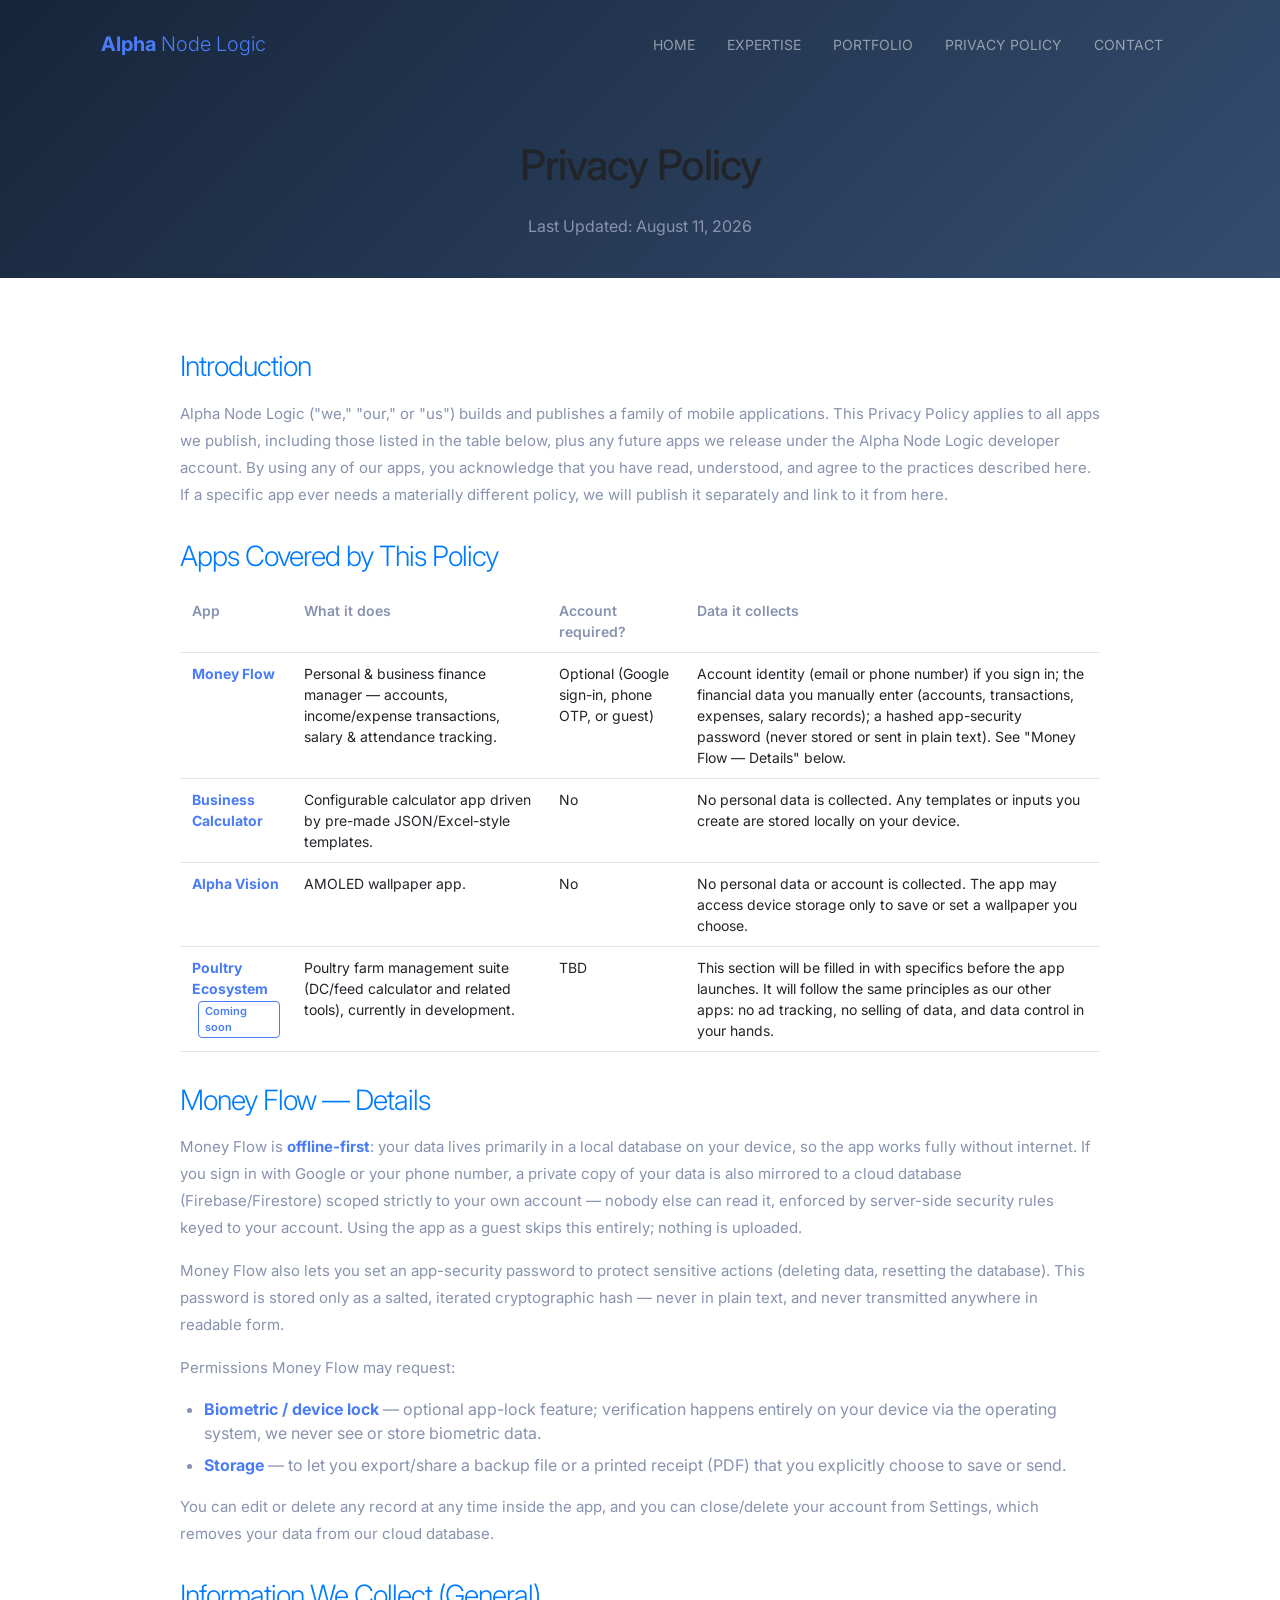
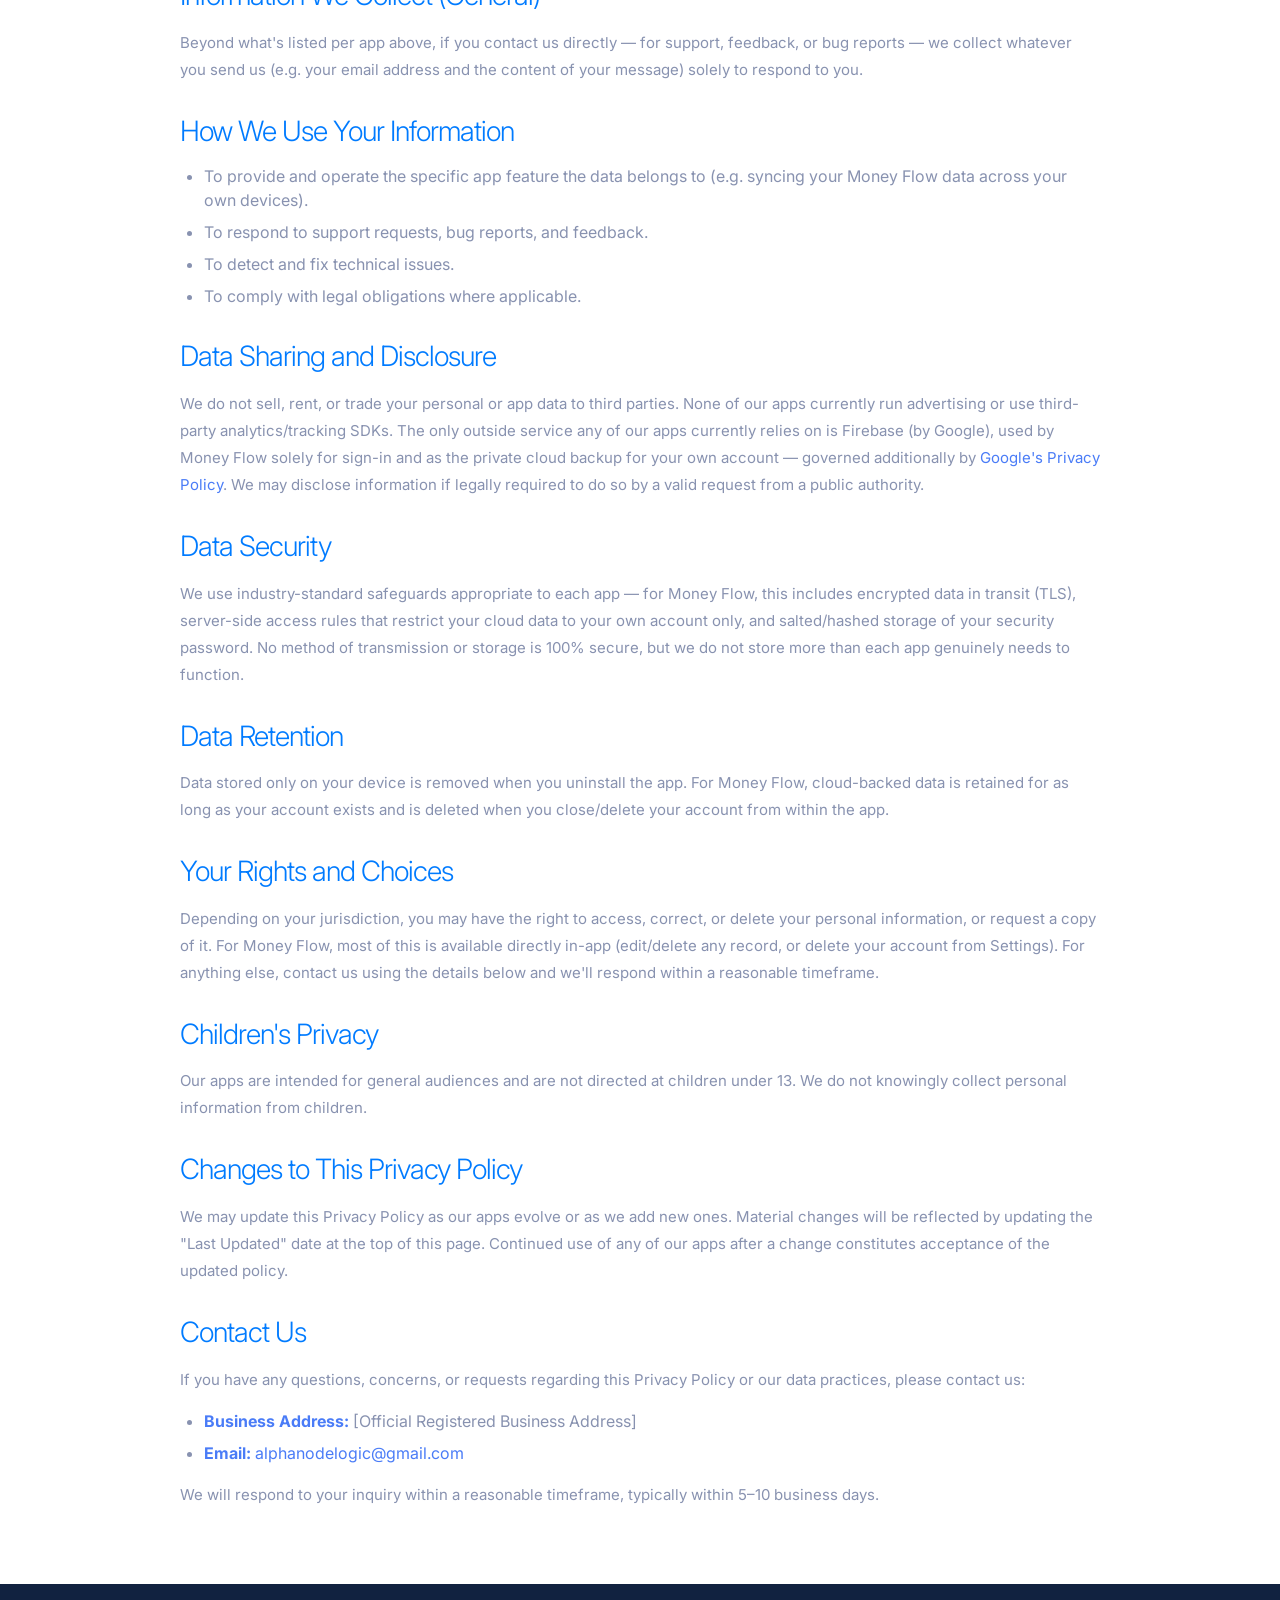
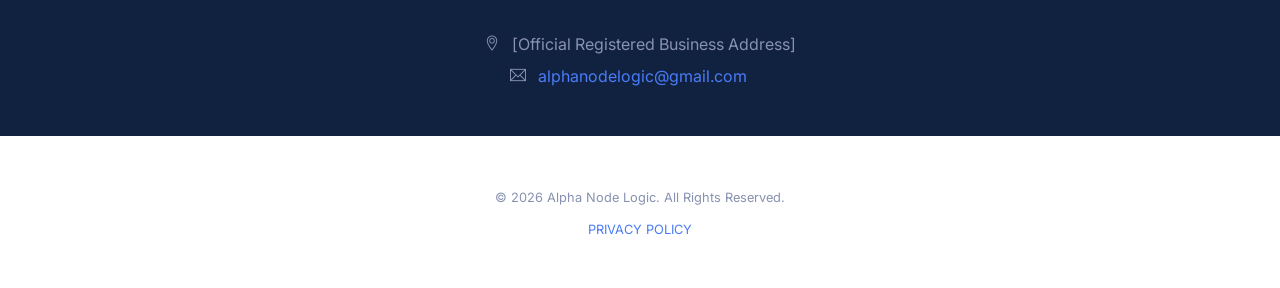
==== commit d95c04a2: "Revise privacy policy for all applications Updated privacy policy to cover all Alpha Node Logic apps" ====
--- a/privacy-policy.html
+++ b/privacy-policy.html
@@ -3,7 +3,7 @@
 <!--
 
 Page    : privacy-policy / Alpha Node Logic
-Version : 2.0
+Version : 2.1 — updated to cover all Alpha Node Logic apps individually
 Author  : Alpha Node Logic (Based on Colorlib MobApp)
 
  -->
@@ -70,6 +70,36 @@
         .page-header small {
             color: #8892B0;
             font-size: 16px;
+        }
+        .app-table {
+            width: 100%;
+            border-collapse: collapse;
+            margin: 1rem 0 1.5rem;
+            font-size: 14px;
+        }
+        .app-table th, .app-table td {
+            text-align: left;
+            padding: 10px 12px;
+            border-bottom: 1px solid rgba(136,146,176,0.25);
+            vertical-align: top;
+        }
+        .app-table th {
+            color: #8892B0;
+            font-weight: 600;
+        }
+        .app-table td strong {
+            display: block;
+            margin-bottom: 2px;
+        }
+        .badge-soon {
+            display: inline-block;
+            font-size: 11px;
+            font-weight: 600;
+            color: #4A7CF7;
+            border: 1px solid #4A7CF7;
+            border-radius: 4px;
+            padding: 1px 6px;
+            margin-left: 6px;
         }
     </style>
 </head>
@@ -103,7 +133,7 @@
     <div class="bg-gradient page-header" id="home">
         <div class="container">
             <h1>Privacy Policy</h1>
-            <small>Last Updated: July 8, 2026</small>
+            <small>Last Updated: August 11, 2026</small>
         </div>
     </div>
 
@@ -114,96 +144,75 @@
                 <div class="col-lg-10 offset-lg-1">
 
                     <h2>Introduction</h2>
-                    <p>Alpha Node Logic ("we," "our," or "us") is committed to protecting your privacy. This Privacy Policy explains how we collect, use, disclose, and safeguard your information when you use our mobile applications, software tools, and any other products or services we offer (collectively, the "Services").</p>
-                    <p>Please read this Privacy Policy carefully. By accessing or using our Services, you acknowledge that you have read, understood, and agree to be bound by all the terms outlined herein. If you do not agree with our policies and practices, please do not use our Services.</p>
-
-                    <h2>Information We Collect</h2>
-                    <p>We may collect the following types of information when you use our Services:</p>
-
-                    <h3>Personal Information You Provide</h3>
-                    <p>We may collect personally identifiable information that you voluntarily provide to us when you:</p>
+                    <p>Alpha Node Logic ("we," "our," or "us") builds and publishes a family of mobile applications. This Privacy Policy applies to all apps we publish, including those listed in the table below, plus any future apps we release under the Alpha Node Logic developer account. By using any of our apps, you acknowledge that you have read, understood, and agree to the practices described here. If a specific app ever needs a materially different policy, we will publish it separately and link to it from here.</p>
+
+                    <h2>Apps Covered by This Policy</h2>
+                    <table class="app-table">
+                        <tr><th>App</th><th>What it does</th><th>Account required?</th><th>Data it collects</th></tr>
+                        <tr>
+                            <td><strong>Money Flow</strong></td>
+                            <td>Personal &amp; business finance manager — accounts, income/expense transactions, salary &amp; attendance tracking.</td>
+                            <td>Optional (Google sign-in, phone OTP, or guest)</td>
+                            <td>Account identity (email or phone number) if you sign in; the financial data you manually enter (accounts, transactions, expenses, salary records); a hashed app-security password (never stored or sent in plain text). See "Money Flow — Details" below.</td>
+                        </tr>
+                        <tr>
+                            <td><strong>Business Calculator</strong></td>
+                            <td>Configurable calculator app driven by pre-made JSON/Excel-style templates.</td>
+                            <td>No</td>
+                            <td>No personal data is collected. Any templates or inputs you create are stored locally on your device.</td>
+                        </tr>
+                        <tr>
+                            <td><strong>Alpha Vision</strong></td>
+                            <td>AMOLED wallpaper app.</td>
+                            <td>No</td>
+                            <td>No personal data or account is collected. The app may access device storage only to save or set a wallpaper you choose.</td>
+                        </tr>
+                        <tr>
+                            <td><strong>Poultry Ecosystem</strong><span class="badge-soon">Coming soon</span></td>
+                            <td>Poultry farm management suite (DC/feed calculator and related tools), currently in development.</td>
+                            <td>TBD</td>
+                            <td>This section will be filled in with specifics before the app launches. It will follow the same principles as our other apps: no ad tracking, no selling of data, and data control in your hands.</td>
+                        </tr>
+                    </table>
+
+                    <h2>Money Flow — Details</h2>
+                    <p>Money Flow is <strong>offline-first</strong>: your data lives primarily in a local database on your device, so the app works fully without internet. If you sign in with Google or your phone number, a private copy of your data is also mirrored to a cloud database (Firebase/Firestore) scoped strictly to your own account — nobody else can read it, enforced by server-side security rules keyed to your account. Using the app as a guest skips this entirely; nothing is uploaded.</p>
+                    <p>Money Flow also lets you set an app-security password to protect sensitive actions (deleting data, resetting the database). This password is stored only as a salted, iterated cryptographic hash — never in plain text, and never transmitted anywhere in readable form.</p>
+                    <p>Permissions Money Flow may request:</p>
                     <ul>
-                        <li>Register for an account or create a user profile within any of our applications</li>
-                        <li>Contact us for customer support or technical assistance</li>
-                        <li>Subscribe to our newsletters, marketing materials, or product updates</li>
-                        <li>Participate in surveys, feedback programs, or beta testing initiatives</li>
-                        <li>Submit feature requests, bug reports, or other communications</li>
+                        <li><strong>Biometric / device lock</strong> — optional app-lock feature; verification happens entirely on your device via the operating system, we never see or store biometric data.</li>
+                        <li><strong>Storage</strong> — to let you export/share a backup file or a printed receipt (PDF) that you explicitly choose to save or send.</li>
                     </ul>
-                    <p>This information may include, but is not limited to: your full name, email address, phone number, postal address, company name, job title, and billing information where applicable.</p>
-
-                    <h3>Information Collected Automatically</h3>
-                    <p>When you access or use our Services, we may automatically collect certain information, including:</p>
+                    <p>You can edit or delete any record at any time inside the app, and you can close/delete your account from Settings, which removes your data from our cloud database.</p>
+
+                    <h2>Information We Collect (General)</h2>
+                    <p>Beyond what's listed per app above, if you contact us directly — for support, feedback, or bug reports — we collect whatever you send us (e.g. your email address and the content of your message) solely to respond to you.</p>
+
+                    <h2>How We Use Your Information</h2>
                     <ul>
-                        <li>Device information (model, operating system version, unique device identifiers)</li>
-                        <li>Usage data (features accessed, time spent, interaction patterns within our apps)</li>
-                        <li>Log data (IP address, browser type, referring/exit pages, date/time stamps)</li>
-                        <li>Crash reports and performance metrics to improve app stability</li>
-                        <li>Approximate geographic location based on IP address for analytics purposes</li>
+                        <li>To provide and operate the specific app feature the data belongs to (e.g. syncing your Money Flow data across your own devices).</li>
+                        <li>To respond to support requests, bug reports, and feedback.</li>
+                        <li>To detect and fix technical issues.</li>
+                        <li>To comply with legal obligations where applicable.</li>
                     </ul>
 
-                    <h2>How We Use Your Information</h2>
-                    <p>We use the collected information for the following purposes:</p>
-                    <ul>
-                        <li>To provide, maintain, and improve our mobile applications and services</li>
-                        <li>To process transactions and send related confirmations and updates</li>
-                        <li>To respond to your comments, questions, and support requests</li>
-                        <li>To send you technical notices, security alerts, and support messages</li>
-                        <li>To monitor and analyze trends, usage patterns, and performance metrics</li>
-                        <li>To detect, prevent, and address technical issues, fraud, and unauthorized access</li>
-                        <li>To personalize your experience and deliver content relevant to your interests</li>
-                        <li>To comply with legal obligations and enforce our terms and conditions</li>
-                    </ul>
-
                     <h2>Data Sharing and Disclosure</h2>
-                    <p>We do not sell, trade, or rent your personal information to third parties. We may share your information in the following circumstances:</p>
-                    <ul>
-                        <li><strong>Service Providers:</strong> We may share information with trusted third-party vendors who perform services on our behalf, such as cloud hosting, analytics, payment processing, and customer support.</li>
-                        <li><strong>Business Transfers:</strong> In the event of a merger, acquisition, reorganization, or sale of assets, your information may be transferred as part of that transaction. You will be notified via email and/or a prominent notice on our Services of any change in ownership.</li>
-                        <li><strong>Legal Requirements:</strong> We may disclose information if required to do so by law or in response to valid requests by public authorities, such as a court or government agency.</li>
-                        <li><strong>Consent:</strong> We may share your information with your explicit consent or at your direction.</li>
-                    </ul>
+                    <p>We do not sell, rent, or trade your personal or app data to third parties. None of our apps currently run advertising or use third-party analytics/tracking SDKs. The only outside service any of our apps currently relies on is Firebase (by Google), used by Money Flow solely for sign-in and as the private cloud backup for your own account — governed additionally by <a href="https://policies.google.com/privacy" target="_blank" rel="noopener">Google's Privacy Policy</a>. We may disclose information if legally required to do so by a valid request from a public authority.</p>
 
                     <h2>Data Security</h2>
-                    <p>We implement industry-standard technical and organizational security measures to protect your personal information against unauthorized access, alteration, disclosure, or destruction. These measures include:</p>
-                    <ul>
-                        <li>Encryption of data in transit using TLS/SSL protocols</li>
-                        <li>Secure server infrastructure with access controls and monitoring</li>
-                        <li>Regular security audits and vulnerability assessments</li>
-                        <li>Strict internal data access policies and employee training</li>
-                    </ul>
-                    <p>However, no method of transmission over the Internet or electronic storage is 100% secure. While we strive to protect your personal data, we cannot guarantee its absolute security.</p>
+                    <p>We use industry-standard safeguards appropriate to each app — for Money Flow, this includes encrypted data in transit (TLS), server-side access rules that restrict your cloud data to your own account only, and salted/hashed storage of your security password. No method of transmission or storage is 100% secure, but we do not store more than each app genuinely needs to function.</p>
 
                     <h2>Data Retention</h2>
-                    <p>We retain your personal information only for as long as necessary to fulfill the purposes outlined in this Privacy Policy, unless a longer retention period is required or permitted by applicable law. When we no longer need your information, we will securely delete or anonymize it. Typical retention periods are as follows:</p>
-                    <ul>
-                        <li>Account information: Retained for the duration of your account plus 12 months after closure</li>
-                        <li>Usage analytics: Retained for 36 months in aggregated form</li>
-                        <li>Support communications: Retained for 24 months after the last interaction</li>
-                    </ul>
+                    <p>Data stored only on your device is removed when you uninstall the app. For Money Flow, cloud-backed data is retained for as long as your account exists and is deleted when you close/delete your account from within the app.</p>
 
                     <h2>Your Rights and Choices</h2>
-                    <p>Depending on your jurisdiction, you may have the following rights regarding your personal information:</p>
-                    <ul>
-                        <li><strong>Access:</strong> Request a copy of the personal information we hold about you.</li>
-                        <li><strong>Correction:</strong> Request that we correct any inaccurate or incomplete information we hold about you.</li>
-                        <li><strong>Deletion:</strong> Request that we delete your personal information, subject to certain legal exceptions.</li>
-                        <li><strong>Portability:</strong> Request a copy of your data in a structured, machine-readable format.</li>
-                        <li><strong>Objection:</strong> Object to the processing of your personal information for certain purposes, including direct marketing.</li>
-                        <li><strong>Withdrawal of Consent:</strong> Withdraw your consent at any time where we relied on your consent to process your information.</li>
-                    </ul>
-                    <p>To exercise any of these rights, please contact us using the information provided in the "Contact Us" section below. We will respond to your request within 30 days.</p>
+                    <p>Depending on your jurisdiction, you may have the right to access, correct, or delete your personal information, or request a copy of it. For Money Flow, most of this is available directly in-app (edit/delete any record, or delete your account from Settings). For anything else, contact us using the details below and we'll respond within a reasonable timeframe.</p>
 
                     <h2>Children's Privacy</h2>
-                    <p>Our Services are not directed to individuals under the age of 13 (or the applicable age of digital consent in your jurisdiction). We do not knowingly collect personal information from children. If we become aware that a child has provided us with personal information without verifiable parental consent, we will take steps to delete such information promptly. If you believe that a child has provided us with personal information, please contact us immediately.</p>
-
-                    <h2>Third-Party Services</h2>
-                    <p>Our mobile applications and services may contain links to third-party websites, SDKs, or services that are not owned or controlled by us. This includes, but is not limited to, analytics providers, advertising networks, and payment processors. We are not responsible for the privacy practices of these third parties. We encourage you to review the privacy policies of any third-party services you interact with through our applications.</p>
+                    <p>Our apps are intended for general audiences and are not directed at children under 13. We do not knowingly collect personal information from children.</p>
 
                     <h2>Changes to This Privacy Policy</h2>
-                    <p>We reserve the right to update or modify this Privacy Policy at any time. When we make material changes, we will revise the "Last Updated" date at the top of this page and may provide additional notice through our Services or via email. We encourage you to review this Privacy Policy periodically to stay informed about how we are protecting your information. Your continued use of our Services after any changes constitutes your acceptance of the updated Privacy Policy.</p>
-
-                    <h2>International Data Transfers</h2>
-                    <p>Your information may be transferred to and processed in countries other than your country of residence. These countries may have data protection laws that differ from those in your jurisdiction. When we transfer your data internationally, we take appropriate safeguards to ensure that your personal information remains protected in accordance with this Privacy Policy, including the use of Standard Contractual Clauses where required.</p>
+                    <p>We may update this Privacy Policy as our apps evolve or as we add new ones. Material changes will be reflected by updating the "Last Updated" date at the top of this page. Continued use of any of our apps after a change constitutes acceptance of the updated policy.</p>
 
                     <h2>Contact Us</h2>
                     <p>If you have any questions, concerns, or requests regarding this Privacy Policy or our data practices, please contact us:</p>
@@ -253,5 +262,4 @@
     <script src="js/script.js"></script>
 
 </body>
-
-</html>+</html>
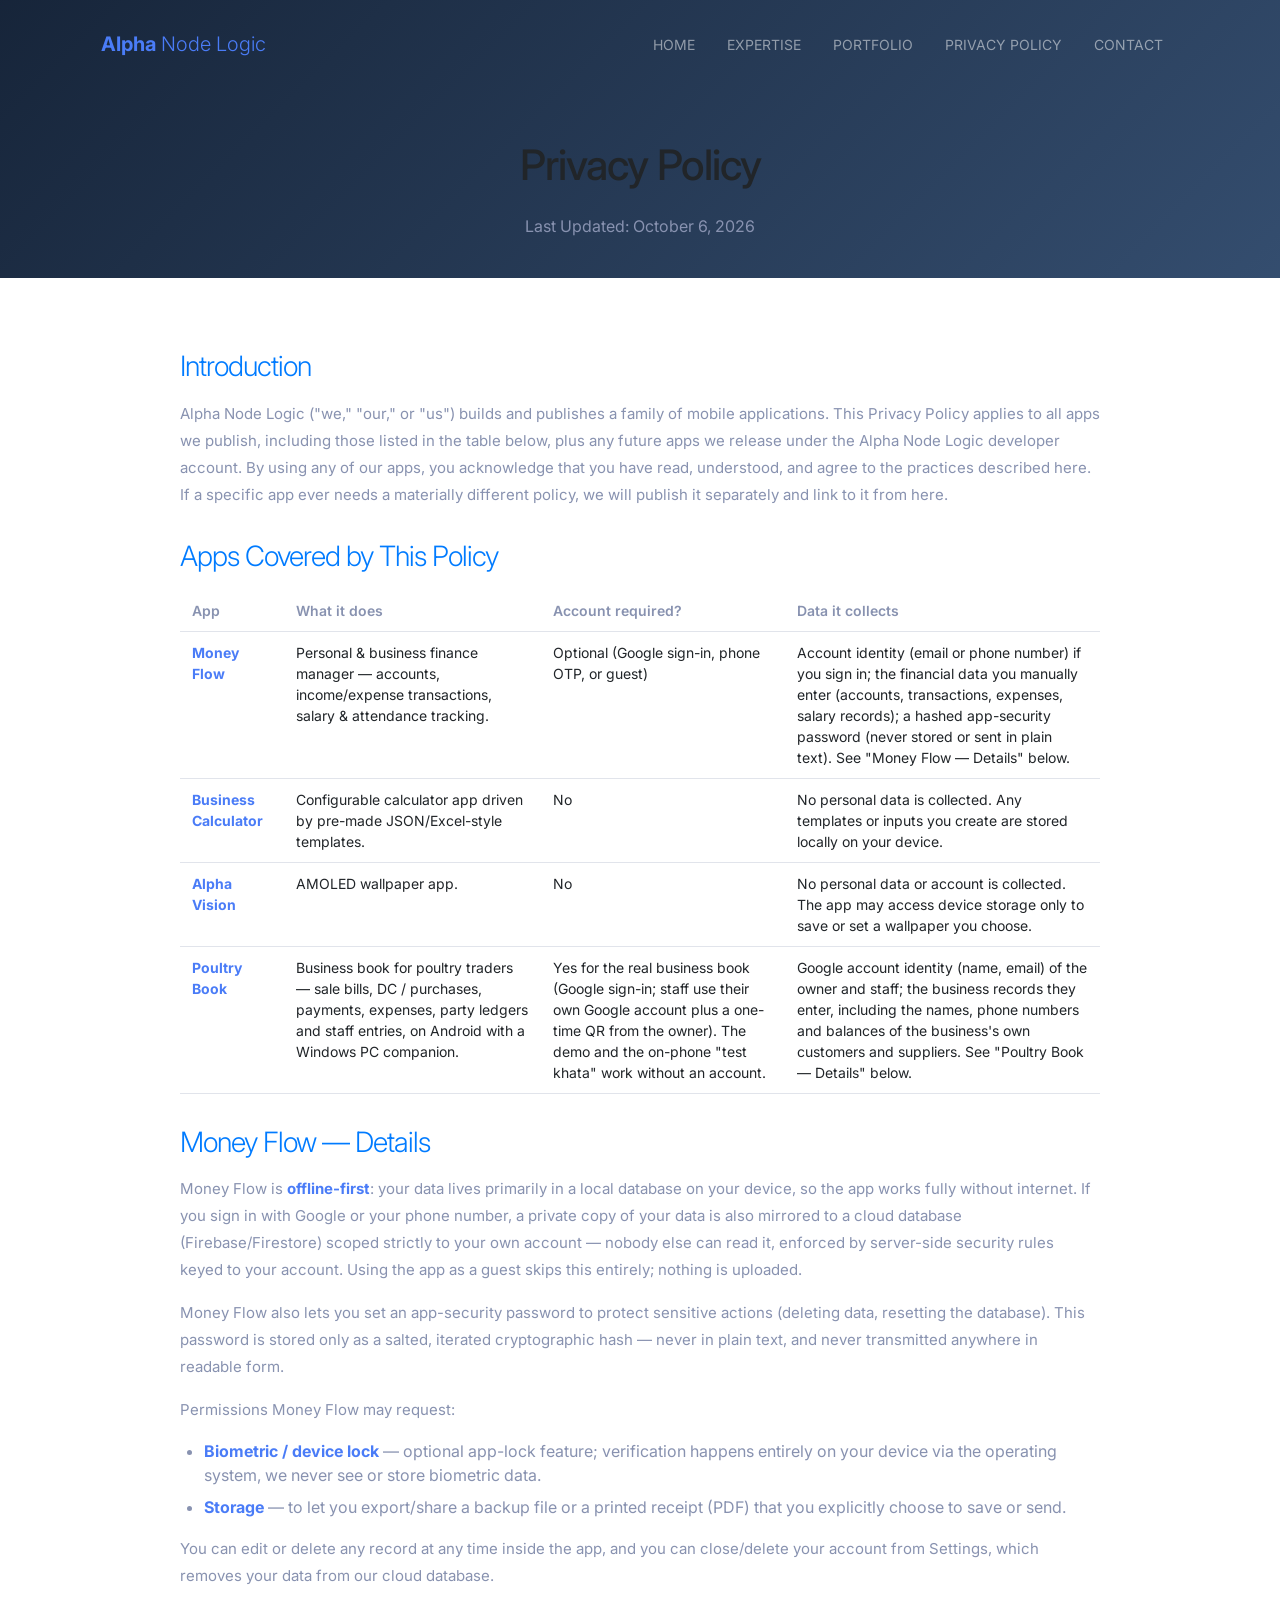
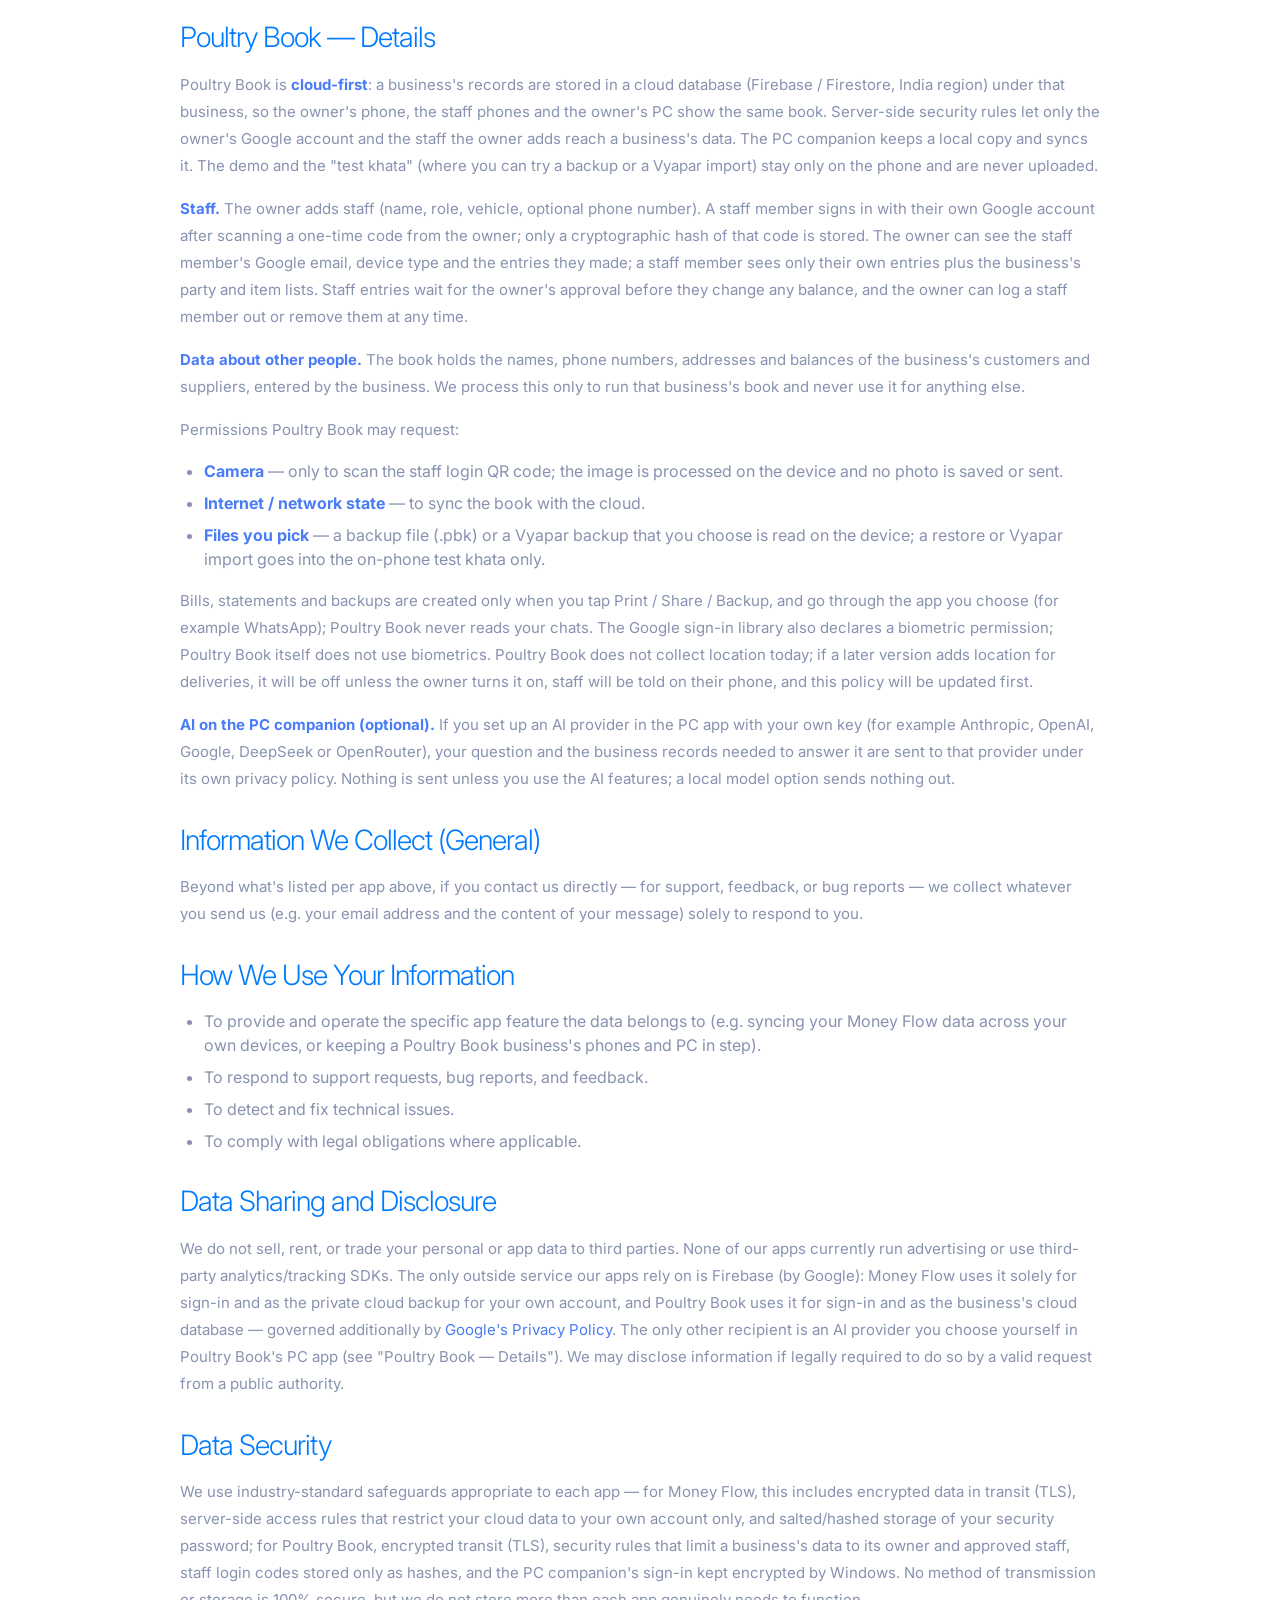
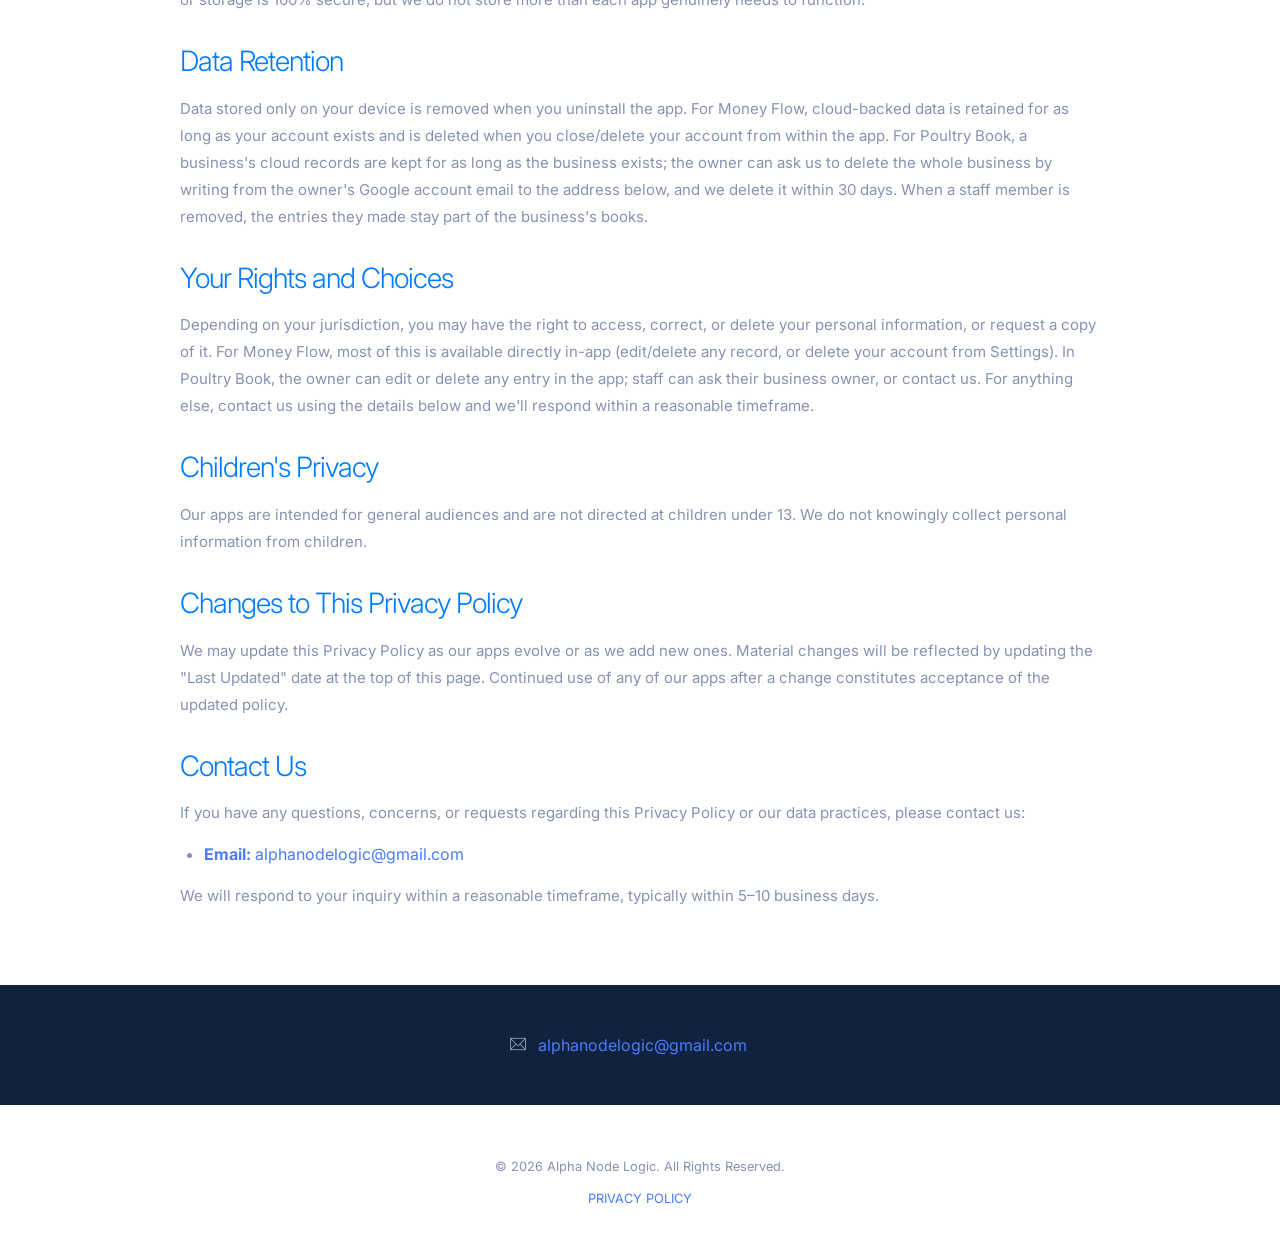
==== commit cf66c665: "Privacy policy: add Poultry Book; remove address placeholder Co-Authored-By: Claude Opus 5.5 <norepl" ====
--- a/privacy-policy.html
+++ b/privacy-policy.html
@@ -1,265 +1,276 @@
-<!doctype html>
-<html lang="en">
-<!--
-
-Page    : privacy-policy / Alpha Node Logic
-Version : 2.1 — updated to cover all Alpha Node Logic apps individually
-Author  : Alpha Node Logic (Based on Colorlib MobApp)
-
- -->
-
-<head>
-    <title>Privacy Policy - Alpha Node Logic</title>
-    <!-- Required meta tags -->
-    <meta charset="utf-8">
-    <meta name="viewport" content="width=device-width, initial-scale=1, shrink-to-fit=no">
-    <meta name="description" content="Privacy Policy for Alpha Node Logic software applications and services.">
-    <meta name="keywords" content="privacy policy, data protection, Alpha Node Logic, software privacy">
-
-    <!-- Font -->
-    <link rel="dns-prefetch" href="//fonts.googleapis.com">
-    <link href="https://fonts.googleapis.com/css2?family=Inter:wght@300;400;500;600;700&display=swap" rel="stylesheet">
-
-    <!-- Bootstrap CSS -->
-    <link rel="stylesheet" href="css/bootstrap.min.css">
-    <!-- Themify Icons -->
-    <link rel="stylesheet" href="css/themify-icons.css">
-    <!-- Owl carousel -->
-    <link rel="stylesheet" href="css/owl.carousel.min.css">
-    <!-- Main css -->
-    <link href="css/style.css" rel="stylesheet">
-
-    <style>
-        .privacy-content {
-            padding: 40px 0 60px;
-        }
-        .privacy-content h2 {
-            font-size: 28px;
-            margin-top: 2rem;
-            margin-bottom: 1rem;
-        }
-        .privacy-content h3 {
-            font-size: 22px;
-            margin-top: 1.5rem;
-            margin-bottom: 0.75rem;
-        }
-        .privacy-content p {
-            font-size: 15px;
-            line-height: 1.8;
-            margin-bottom: 1rem;
-        }
-        .privacy-content ul {
-            color: #8892B0;
-            margin-bottom: 1rem;
-            padding-left: 1.5rem;
-        }
-        .privacy-content ul li {
-            margin-bottom: 0.5rem;
-        }
-        .privacy-content strong {
-            color: #4A7CF7;
-        }
-        .page-header {
-            padding: 140px 0 40px;
-            text-align: center;
-        }
-        .page-header h1 {
-            font-size: 42px;
-            font-weight: 500;
-        }
-        .page-header small {
-            color: #8892B0;
-            font-size: 16px;
-        }
-        .app-table {
-            width: 100%;
-            border-collapse: collapse;
-            margin: 1rem 0 1.5rem;
-            font-size: 14px;
-        }
-        .app-table th, .app-table td {
-            text-align: left;
-            padding: 10px 12px;
-            border-bottom: 1px solid rgba(136,146,176,0.25);
-            vertical-align: top;
-        }
-        .app-table th {
-            color: #8892B0;
-            font-weight: 600;
-        }
-        .app-table td strong {
-            display: block;
-            margin-bottom: 2px;
-        }
-        .badge-soon {
-            display: inline-block;
-            font-size: 11px;
-            font-weight: 600;
-            color: #4A7CF7;
-            border: 1px solid #4A7CF7;
-            border-radius: 4px;
-            padding: 1px 6px;
-            margin-left: 6px;
-        }
-    </style>
-</head>
-
-<body data-spy="scroll" data-target="#navbar" data-offset="30">
-
-    <!-- Nav Menu -->
-
-    <div class="nav-menu fixed-top">
-        <div class="container">
-            <div class="row">
-                <div class="col-md-12">
-                    <nav class="navbar navbar-dark navbar-expand-lg">
-                        <a class="navbar-brand" href="index.html"><span style="font-weight:700; color:#4A7CF7;">Alpha</span> <span style="font-weight:300; color:#4A7CF7;">Node Logic</span></a> <button class="navbar-toggler" type="button" data-toggle="collapse" data-target="#navbar" aria-controls="navbar" aria-expanded="false" aria-label="Toggle navigation"> <span class="navbar-toggler-icon"></span> </button>
-                        <div class="collapse navbar-collapse" id="navbar">
-                            <ul class="navbar-nav ml-auto">
-                                <li class="nav-item"> <a class="nav-link" href="index.html">HOME</a> </li>
-                                <li class="nav-item"> <a class="nav-link" href="index.html#expertise">EXPERTISE</a> </li>
-                                <li class="nav-item"> <a class="nav-link" href="index.html#portfolio">PORTFOLIO</a> </li>
-                                <li class="nav-item"> <a class="nav-link active" href="privacy-policy.html">PRIVACY POLICY</a> </li>
-                                <li class="nav-item"> <a class="nav-link" href="index.html#contact">CONTACT</a> </li>
-                            </ul>
-                        </div>
-                    </nav>
-                </div>
-            </div>
-        </div>
-    </div>
-
-    <!-- Page Header -->
-    <div class="bg-gradient page-header" id="home">
-        <div class="container">
-            <h1>Privacy Policy</h1>
-            <small>Last Updated: August 11, 2026</small>
-        </div>
-    </div>
-
-    <!-- Privacy Content -->
-    <div class="section privacy-content">
-        <div class="container">
-            <div class="row">
-                <div class="col-lg-10 offset-lg-1">
-
-                    <h2>Introduction</h2>
-                    <p>Alpha Node Logic ("we," "our," or "us") builds and publishes a family of mobile applications. This Privacy Policy applies to all apps we publish, including those listed in the table below, plus any future apps we release under the Alpha Node Logic developer account. By using any of our apps, you acknowledge that you have read, understood, and agree to the practices described here. If a specific app ever needs a materially different policy, we will publish it separately and link to it from here.</p>
-
-                    <h2>Apps Covered by This Policy</h2>
-                    <table class="app-table">
-                        <tr><th>App</th><th>What it does</th><th>Account required?</th><th>Data it collects</th></tr>
-                        <tr>
-                            <td><strong>Money Flow</strong></td>
-                            <td>Personal &amp; business finance manager — accounts, income/expense transactions, salary &amp; attendance tracking.</td>
-                            <td>Optional (Google sign-in, phone OTP, or guest)</td>
-                            <td>Account identity (email or phone number) if you sign in; the financial data you manually enter (accounts, transactions, expenses, salary records); a hashed app-security password (never stored or sent in plain text). See "Money Flow — Details" below.</td>
-                        </tr>
-                        <tr>
-                            <td><strong>Business Calculator</strong></td>
-                            <td>Configurable calculator app driven by pre-made JSON/Excel-style templates.</td>
-                            <td>No</td>
-                            <td>No personal data is collected. Any templates or inputs you create are stored locally on your device.</td>
-                        </tr>
-                        <tr>
-                            <td><strong>Alpha Vision</strong></td>
-                            <td>AMOLED wallpaper app.</td>
-                            <td>No</td>
-                            <td>No personal data or account is collected. The app may access device storage only to save or set a wallpaper you choose.</td>
-                        </tr>
-                        <tr>
-                            <td><strong>Poultry Ecosystem</strong><span class="badge-soon">Coming soon</span></td>
-                            <td>Poultry farm management suite (DC/feed calculator and related tools), currently in development.</td>
-                            <td>TBD</td>
-                            <td>This section will be filled in with specifics before the app launches. It will follow the same principles as our other apps: no ad tracking, no selling of data, and data control in your hands.</td>
-                        </tr>
-                    </table>
-
-                    <h2>Money Flow — Details</h2>
-                    <p>Money Flow is <strong>offline-first</strong>: your data lives primarily in a local database on your device, so the app works fully without internet. If you sign in with Google or your phone number, a private copy of your data is also mirrored to a cloud database (Firebase/Firestore) scoped strictly to your own account — nobody else can read it, enforced by server-side security rules keyed to your account. Using the app as a guest skips this entirely; nothing is uploaded.</p>
-                    <p>Money Flow also lets you set an app-security password to protect sensitive actions (deleting data, resetting the database). This password is stored only as a salted, iterated cryptographic hash — never in plain text, and never transmitted anywhere in readable form.</p>
-                    <p>Permissions Money Flow may request:</p>
-                    <ul>
-                        <li><strong>Biometric / device lock</strong> — optional app-lock feature; verification happens entirely on your device via the operating system, we never see or store biometric data.</li>
-                        <li><strong>Storage</strong> — to let you export/share a backup file or a printed receipt (PDF) that you explicitly choose to save or send.</li>
-                    </ul>
-                    <p>You can edit or delete any record at any time inside the app, and you can close/delete your account from Settings, which removes your data from our cloud database.</p>
-
-                    <h2>Information We Collect (General)</h2>
-                    <p>Beyond what's listed per app above, if you contact us directly — for support, feedback, or bug reports — we collect whatever you send us (e.g. your email address and the content of your message) solely to respond to you.</p>
-
-                    <h2>How We Use Your Information</h2>
-                    <ul>
-                        <li>To provide and operate the specific app feature the data belongs to (e.g. syncing your Money Flow data across your own devices).</li>
-                        <li>To respond to support requests, bug reports, and feedback.</li>
-                        <li>To detect and fix technical issues.</li>
-                        <li>To comply with legal obligations where applicable.</li>
-                    </ul>
-
-                    <h2>Data Sharing and Disclosure</h2>
-                    <p>We do not sell, rent, or trade your personal or app data to third parties. None of our apps currently run advertising or use third-party analytics/tracking SDKs. The only outside service any of our apps currently relies on is Firebase (by Google), used by Money Flow solely for sign-in and as the private cloud backup for your own account — governed additionally by <a href="https://policies.google.com/privacy" target="_blank" rel="noopener">Google's Privacy Policy</a>. We may disclose information if legally required to do so by a valid request from a public authority.</p>
-
-                    <h2>Data Security</h2>
-                    <p>We use industry-standard safeguards appropriate to each app — for Money Flow, this includes encrypted data in transit (TLS), server-side access rules that restrict your cloud data to your own account only, and salted/hashed storage of your security password. No method of transmission or storage is 100% secure, but we do not store more than each app genuinely needs to function.</p>
-
-                    <h2>Data Retention</h2>
-                    <p>Data stored only on your device is removed when you uninstall the app. For Money Flow, cloud-backed data is retained for as long as your account exists and is deleted when you close/delete your account from within the app.</p>
-
-                    <h2>Your Rights and Choices</h2>
-                    <p>Depending on your jurisdiction, you may have the right to access, correct, or delete your personal information, or request a copy of it. For Money Flow, most of this is available directly in-app (edit/delete any record, or delete your account from Settings). For anything else, contact us using the details below and we'll respond within a reasonable timeframe.</p>
-
-                    <h2>Children's Privacy</h2>
-                    <p>Our apps are intended for general audiences and are not directed at children under 13. We do not knowingly collect personal information from children.</p>
-
-                    <h2>Changes to This Privacy Policy</h2>
-                    <p>We may update this Privacy Policy as our apps evolve or as we add new ones. Material changes will be reflected by updating the "Last Updated" date at the top of this page. Continued use of any of our apps after a change constitutes acceptance of the updated policy.</p>
-
-                    <h2>Contact Us</h2>
-                    <p>If you have any questions, concerns, or requests regarding this Privacy Policy or our data practices, please contact us:</p>
-                    <ul>
-                        <li><strong>Business Address:</strong> [Official Registered Business Address]</li>
-                        <li><strong>Email:</strong> <a href="mailto:alphanodelogic@gmail.com">alphanodelogic@gmail.com</a></li>
-                    </ul>
-                    <p>We will respond to your inquiry within a reasonable timeframe, typically within 5–10 business days.</p>
-
-                </div>
-            </div>
-        </div>
-    </div>
-    <!-- // end .section -->
-
-    <div class="light-bg py-5" id="contact">
-        <div class="container">
-            <div class="row">
-                <div class="col-lg-12 text-center">
-                    <p class="mb-2"> <span class="ti-location-pin mr-2"></span> [Official Registered Business Address]</p>
-                    <div class="d-block d-sm-inline-block">
-                        <p class="mb-0">
-                            <span class="ti-email mr-2"></span> <a class="mr-4" href="mailto:alphanodelogic@gmail.com">alphanodelogic@gmail.com</a>
-                        </p>
-                    </div>
-                </div>
-            </div>
-
-        </div>
-
-    </div>
-    <!-- // end .section -->
-    <footer class="my-5 text-center">
-        <p class="mb-2"><small>© 2026 Alpha Node Logic. All Rights Reserved.</small></p>
-
-        <small>
-            <a href="privacy-policy.html" class="m-2">PRIVACY POLICY</a>
-        </small>
-    </footer>
-
-    <!-- jQuery and Bootstrap -->
-    <script src="js/jquery-3.2.1.min.js"></script>
-    <script src="js/bootstrap.bundle.min.js"></script>
-    <!-- Plugins JS -->
-    <script src="js/owl.carousel.min.js"></script>
-    <!-- Custom JS -->
-    <script src="js/script.js"></script>
-
-</body>
-</html>
+<!doctype html>
+<html lang="en">
+<!--
+
+Page    : privacy-policy / Alpha Node Logic
+Version : 2.1 — updated to cover all Alpha Node Logic apps individually
+Author  : Alpha Node Logic (Based on Colorlib MobApp)
+
+ -->
+
+<head>
+    <title>Privacy Policy - Alpha Node Logic</title>
+    <!-- Required meta tags -->
+    <meta charset="utf-8">
+    <meta name="viewport" content="width=device-width, initial-scale=1, shrink-to-fit=no">
+    <meta name="description" content="Privacy Policy for Alpha Node Logic software applications and services.">
+    <meta name="keywords" content="privacy policy, data protection, Alpha Node Logic, software privacy">
+
+    <!-- Font -->
+    <link rel="dns-prefetch" href="//fonts.googleapis.com">
+    <link href="https://fonts.googleapis.com/css2?family=Inter:wght@300;400;500;600;700&display=swap" rel="stylesheet">
+
+    <!-- Bootstrap CSS -->
+    <link rel="stylesheet" href="css/bootstrap.min.css">
+    <!-- Themify Icons -->
+    <link rel="stylesheet" href="css/themify-icons.css">
+    <!-- Owl carousel -->
+    <link rel="stylesheet" href="css/owl.carousel.min.css">
+    <!-- Main css -->
+    <link href="css/style.css" rel="stylesheet">
+
+    <style>
+        .privacy-content {
+            padding: 40px 0 60px;
+        }
+        .privacy-content h2 {
+            font-size: 28px;
+            margin-top: 2rem;
+            margin-bottom: 1rem;
+        }
+        .privacy-content h3 {
+            font-size: 22px;
+            margin-top: 1.5rem;
+            margin-bottom: 0.75rem;
+        }
+        .privacy-content p {
+            font-size: 15px;
+            line-height: 1.8;
+            margin-bottom: 1rem;
+        }
+        .privacy-content ul {
+            color: #8892B0;
+            margin-bottom: 1rem;
+            padding-left: 1.5rem;
+        }
+        .privacy-content ul li {
+            margin-bottom: 0.5rem;
+        }
+        .privacy-content strong {
+            color: #4A7CF7;
+        }
+        .page-header {
+            padding: 140px 0 40px;
+            text-align: center;
+        }
+        .page-header h1 {
+            font-size: 42px;
+            font-weight: 500;
+        }
+        .page-header small {
+            color: #8892B0;
+            font-size: 16px;
+        }
+        .app-table {
+            width: 100%;
+            border-collapse: collapse;
+            margin: 1rem 0 1.5rem;
+            font-size: 14px;
+        }
+        .app-table th, .app-table td {
+            text-align: left;
+            padding: 10px 12px;
+            border-bottom: 1px solid rgba(136,146,176,0.25);
+            vertical-align: top;
+        }
+        .app-table th {
+            color: #8892B0;
+            font-weight: 600;
+        }
+        .app-table td strong {
+            display: block;
+            margin-bottom: 2px;
+        }
+        .badge-soon {
+            display: inline-block;
+            font-size: 11px;
+            font-weight: 600;
+            color: #4A7CF7;
+            border: 1px solid #4A7CF7;
+            border-radius: 4px;
+            padding: 1px 6px;
+            margin-left: 6px;
+        }
+    </style>
+</head>
+
+<body data-spy="scroll" data-target="#navbar" data-offset="30">
+
+    <!-- Nav Menu -->
+
+    <div class="nav-menu fixed-top">
+        <div class="container">
+            <div class="row">
+                <div class="col-md-12">
+                    <nav class="navbar navbar-dark navbar-expand-lg">
+                        <a class="navbar-brand" href="index.html"><span style="font-weight:700; color:#4A7CF7;">Alpha</span> <span style="font-weight:300; color:#4A7CF7;">Node Logic</span></a> <button class="navbar-toggler" type="button" data-toggle="collapse" data-target="#navbar" aria-controls="navbar" aria-expanded="false" aria-label="Toggle navigation"> <span class="navbar-toggler-icon"></span> </button>
+                        <div class="collapse navbar-collapse" id="navbar">
+                            <ul class="navbar-nav ml-auto">
+                                <li class="nav-item"> <a class="nav-link" href="index.html">HOME</a> </li>
+                                <li class="nav-item"> <a class="nav-link" href="index.html#expertise">EXPERTISE</a> </li>
+                                <li class="nav-item"> <a class="nav-link" href="index.html#portfolio">PORTFOLIO</a> </li>
+                                <li class="nav-item"> <a class="nav-link active" href="privacy-policy.html">PRIVACY POLICY</a> </li>
+                                <li class="nav-item"> <a class="nav-link" href="index.html#contact">CONTACT</a> </li>
+                            </ul>
+                        </div>
+                    </nav>
+                </div>
+            </div>
+        </div>
+    </div>
+
+    <!-- Page Header -->
+    <div class="bg-gradient page-header" id="home">
+        <div class="container">
+            <h1>Privacy Policy</h1>
+            <small>Last Updated: October 6, 2026</small>
+        </div>
+    </div>
+
+    <!-- Privacy Content -->
+    <div class="section privacy-content">
+        <div class="container">
+            <div class="row">
+                <div class="col-lg-10 offset-lg-1">
+
+                    <h2>Introduction</h2>
+                    <p>Alpha Node Logic ("we," "our," or "us") builds and publishes a family of mobile applications. This Privacy Policy applies to all apps we publish, including those listed in the table below, plus any future apps we release under the Alpha Node Logic developer account. By using any of our apps, you acknowledge that you have read, understood, and agree to the practices described here. If a specific app ever needs a materially different policy, we will publish it separately and link to it from here.</p>
+
+                    <h2>Apps Covered by This Policy</h2>
+                    <table class="app-table">
+                        <tr><th>App</th><th>What it does</th><th>Account required?</th><th>Data it collects</th></tr>
+                        <tr>
+                            <td><strong>Money Flow</strong></td>
+                            <td>Personal &amp; business finance manager — accounts, income/expense transactions, salary &amp; attendance tracking.</td>
+                            <td>Optional (Google sign-in, phone OTP, or guest)</td>
+                            <td>Account identity (email or phone number) if you sign in; the financial data you manually enter (accounts, transactions, expenses, salary records); a hashed app-security password (never stored or sent in plain text). See "Money Flow — Details" below.</td>
+                        </tr>
+                        <tr>
+                            <td><strong>Business Calculator</strong></td>
+                            <td>Configurable calculator app driven by pre-made JSON/Excel-style templates.</td>
+                            <td>No</td>
+                            <td>No personal data is collected. Any templates or inputs you create are stored locally on your device.</td>
+                        </tr>
+                        <tr>
+                            <td><strong>Alpha Vision</strong></td>
+                            <td>AMOLED wallpaper app.</td>
+                            <td>No</td>
+                            <td>No personal data or account is collected. The app may access device storage only to save or set a wallpaper you choose.</td>
+                        </tr>
+                        <tr>
+                            <td><strong>Poultry Book</strong></td>
+                            <td>Business book for poultry traders — sale bills, DC / purchases, payments, expenses, party ledgers and staff entries, on Android with a Windows PC companion.</td>
+                            <td>Yes for the real business book (Google sign-in; staff use their own Google account plus a one-time QR from the owner). The demo and the on-phone "test khata" work without an account.</td>
+                            <td>Google account identity (name, email) of the owner and staff; the business records they enter, including the names, phone numbers and balances of the business's own customers and suppliers. See "Poultry Book — Details" below.</td>
+                        </tr>
+                    </table>
+
+                    <h2>Money Flow — Details</h2>
+                    <p>Money Flow is <strong>offline-first</strong>: your data lives primarily in a local database on your device, so the app works fully without internet. If you sign in with Google or your phone number, a private copy of your data is also mirrored to a cloud database (Firebase/Firestore) scoped strictly to your own account — nobody else can read it, enforced by server-side security rules keyed to your account. Using the app as a guest skips this entirely; nothing is uploaded.</p>
+                    <p>Money Flow also lets you set an app-security password to protect sensitive actions (deleting data, resetting the database). This password is stored only as a salted, iterated cryptographic hash — never in plain text, and never transmitted anywhere in readable form.</p>
+                    <p>Permissions Money Flow may request:</p>
+                    <ul>
+                        <li><strong>Biometric / device lock</strong> — optional app-lock feature; verification happens entirely on your device via the operating system, we never see or store biometric data.</li>
+                        <li><strong>Storage</strong> — to let you export/share a backup file or a printed receipt (PDF) that you explicitly choose to save or send.</li>
+                    </ul>
+                    <p>You can edit or delete any record at any time inside the app, and you can close/delete your account from Settings, which removes your data from our cloud database.</p>
+
+                    <h2>Poultry Book — Details</h2>
+                    <p>Poultry Book is <strong>cloud-first</strong>: a business's records are stored in a cloud database (Firebase / Firestore, India region) under that business, so the owner's phone, the staff phones and the owner's PC show the same book. Server-side security rules let only the owner's Google account and the staff the owner adds reach a business's data. The PC companion keeps a local copy and syncs it. The demo and the "test khata" (where you can try a backup or a Vyapar import) stay only on the phone and are never uploaded.</p>
+                    <p><strong>Staff.</strong> The owner adds staff (name, role, vehicle, optional phone number). A staff member signs in with their own Google account after scanning a one-time code from the owner; only a cryptographic hash of that code is stored. The owner can see the staff member's Google email, device type and the entries they made; a staff member sees only their own entries plus the business's party and item lists. Staff entries wait for the owner's approval before they change any balance, and the owner can log a staff member out or remove them at any time.</p>
+                    <p><strong>Data about other people.</strong> The book holds the names, phone numbers, addresses and balances of the business's customers and suppliers, entered by the business. We process this only to run that business's book and never use it for anything else.</p>
+                    <p>Permissions Poultry Book may request:</p>
+                    <ul>
+                        <li><strong>Camera</strong> — only to scan the staff login QR code; the image is processed on the device and no photo is saved or sent.</li>
+                        <li><strong>Internet / network state</strong> — to sync the book with the cloud.</li>
+                        <li><strong>Files you pick</strong> — a backup file (.pbk) or a Vyapar backup that you choose is read on the device; a restore or Vyapar import goes into the on-phone test khata only.</li>
+                    </ul>
+                    <p>Bills, statements and backups are created only when you tap Print / Share / Backup, and go through the app you choose (for example WhatsApp); Poultry Book never reads your chats. The Google sign-in library also declares a biometric permission; Poultry Book itself does not use biometrics. Poultry Book does not collect location today; if a later version adds location for deliveries, it will be off unless the owner turns it on, staff will be told on their phone, and this policy will be updated first.</p>
+                    <p><strong>AI on the PC companion (optional).</strong> If you set up an AI provider in the PC app with your own key (for example Anthropic, OpenAI, Google, DeepSeek or OpenRouter), your question and the business records needed to answer it are sent to that provider under its own privacy policy. Nothing is sent unless you use the AI features; a local model option sends nothing out.</p>
+
+                    <h2>Information We Collect (General)</h2>
+                    <p>Beyond what's listed per app above, if you contact us directly — for support, feedback, or bug reports — we collect whatever you send us (e.g. your email address and the content of your message) solely to respond to you.</p>
+
+                    <h2>How We Use Your Information</h2>
+                    <ul>
+                        <li>To provide and operate the specific app feature the data belongs to (e.g. syncing your Money Flow data across your own devices, or keeping a Poultry Book business's phones and PC in step).</li>
+                        <li>To respond to support requests, bug reports, and feedback.</li>
+                        <li>To detect and fix technical issues.</li>
+                        <li>To comply with legal obligations where applicable.</li>
+                    </ul>
+
+                    <h2>Data Sharing and Disclosure</h2>
+                    <p>We do not sell, rent, or trade your personal or app data to third parties. None of our apps currently run advertising or use third-party analytics/tracking SDKs. The only outside service our apps rely on is Firebase (by Google): Money Flow uses it solely for sign-in and as the private cloud backup for your own account, and Poultry Book uses it for sign-in and as the business's cloud database — governed additionally by <a href="https://policies.google.com/privacy" target="_blank" rel="noopener">Google's Privacy Policy</a>. The only other recipient is an AI provider you choose yourself in Poultry Book's PC app (see "Poultry Book — Details"). We may disclose information if legally required to do so by a valid request from a public authority.</p>
+
+                    <h2>Data Security</h2>
+                    <p>We use industry-standard safeguards appropriate to each app — for Money Flow, this includes encrypted data in transit (TLS), server-side access rules that restrict your cloud data to your own account only, and salted/hashed storage of your security password; for Poultry Book, encrypted transit (TLS), security rules that limit a business's data to its owner and approved staff, staff login codes stored only as hashes, and the PC companion's sign-in kept encrypted by Windows. No method of transmission or storage is 100% secure, but we do not store more than each app genuinely needs to function.</p>
+
+                    <h2>Data Retention</h2>
+                    <p>Data stored only on your device is removed when you uninstall the app. For Money Flow, cloud-backed data is retained for as long as your account exists and is deleted when you close/delete your account from within the app. For Poultry Book, a business's cloud records are kept for as long as the business exists; the owner can ask us to delete the whole business by writing from the owner's Google account email to the address below, and we delete it within 30 days. When a staff member is removed, the entries they made stay part of the business's books.</p>
+
+                    <h2>Your Rights and Choices</h2>
+                    <p>Depending on your jurisdiction, you may have the right to access, correct, or delete your personal information, or request a copy of it. For Money Flow, most of this is available directly in-app (edit/delete any record, or delete your account from Settings). In Poultry Book, the owner can edit or delete any entry in the app; staff can ask their business owner, or contact us. For anything else, contact us using the details below and we'll respond within a reasonable timeframe.</p>
+
+                    <h2>Children's Privacy</h2>
+                    <p>Our apps are intended for general audiences and are not directed at children under 13. We do not knowingly collect personal information from children.</p>
+
+                    <h2>Changes to This Privacy Policy</h2>
+                    <p>We may update this Privacy Policy as our apps evolve or as we add new ones. Material changes will be reflected by updating the "Last Updated" date at the top of this page. Continued use of any of our apps after a change constitutes acceptance of the updated policy.</p>
+
+                    <h2>Contact Us</h2>
+                    <p>If you have any questions, concerns, or requests regarding this Privacy Policy or our data practices, please contact us:</p>
+                    <ul>
+                        <li><strong>Email:</strong> <a href="mailto:alphanodelogic@gmail.com">alphanodelogic@gmail.com</a></li>
+                    </ul>
+                    <p>We will respond to your inquiry within a reasonable timeframe, typically within 5–10 business days.</p>
+
+                </div>
+            </div>
+        </div>
+    </div>
+    <!-- // end .section -->
+
+    <div class="light-bg py-5" id="contact">
+        <div class="container">
+            <div class="row">
+                <div class="col-lg-12 text-center">
+                    <div class="d-block d-sm-inline-block">
+                        <p class="mb-0">
+                            <span class="ti-email mr-2"></span> <a class="mr-4" href="mailto:alphanodelogic@gmail.com">alphanodelogic@gmail.com</a>
+                        </p>
+                    </div>
+                </div>
+            </div>
+
+        </div>
+
+    </div>
+    <!-- // end .section -->
+    <footer class="my-5 text-center">
+        <p class="mb-2"><small>© 2026 Alpha Node Logic. All Rights Reserved.</small></p>
+
+        <small>
+            <a href="privacy-policy.html" class="m-2">PRIVACY POLICY</a>
+        </small>
+    </footer>
+
+    <!-- jQuery and Bootstrap -->
+    <script src="js/jquery-3.2.1.min.js"></script>
+    <script src="js/bootstrap.bundle.min.js"></script>
+    <!-- Plugins JS -->
+    <script src="js/owl.carousel.min.js"></script>
+    <!-- Custom JS -->
+    <script src="js/script.js"></script>
+
+</body>
+</html>
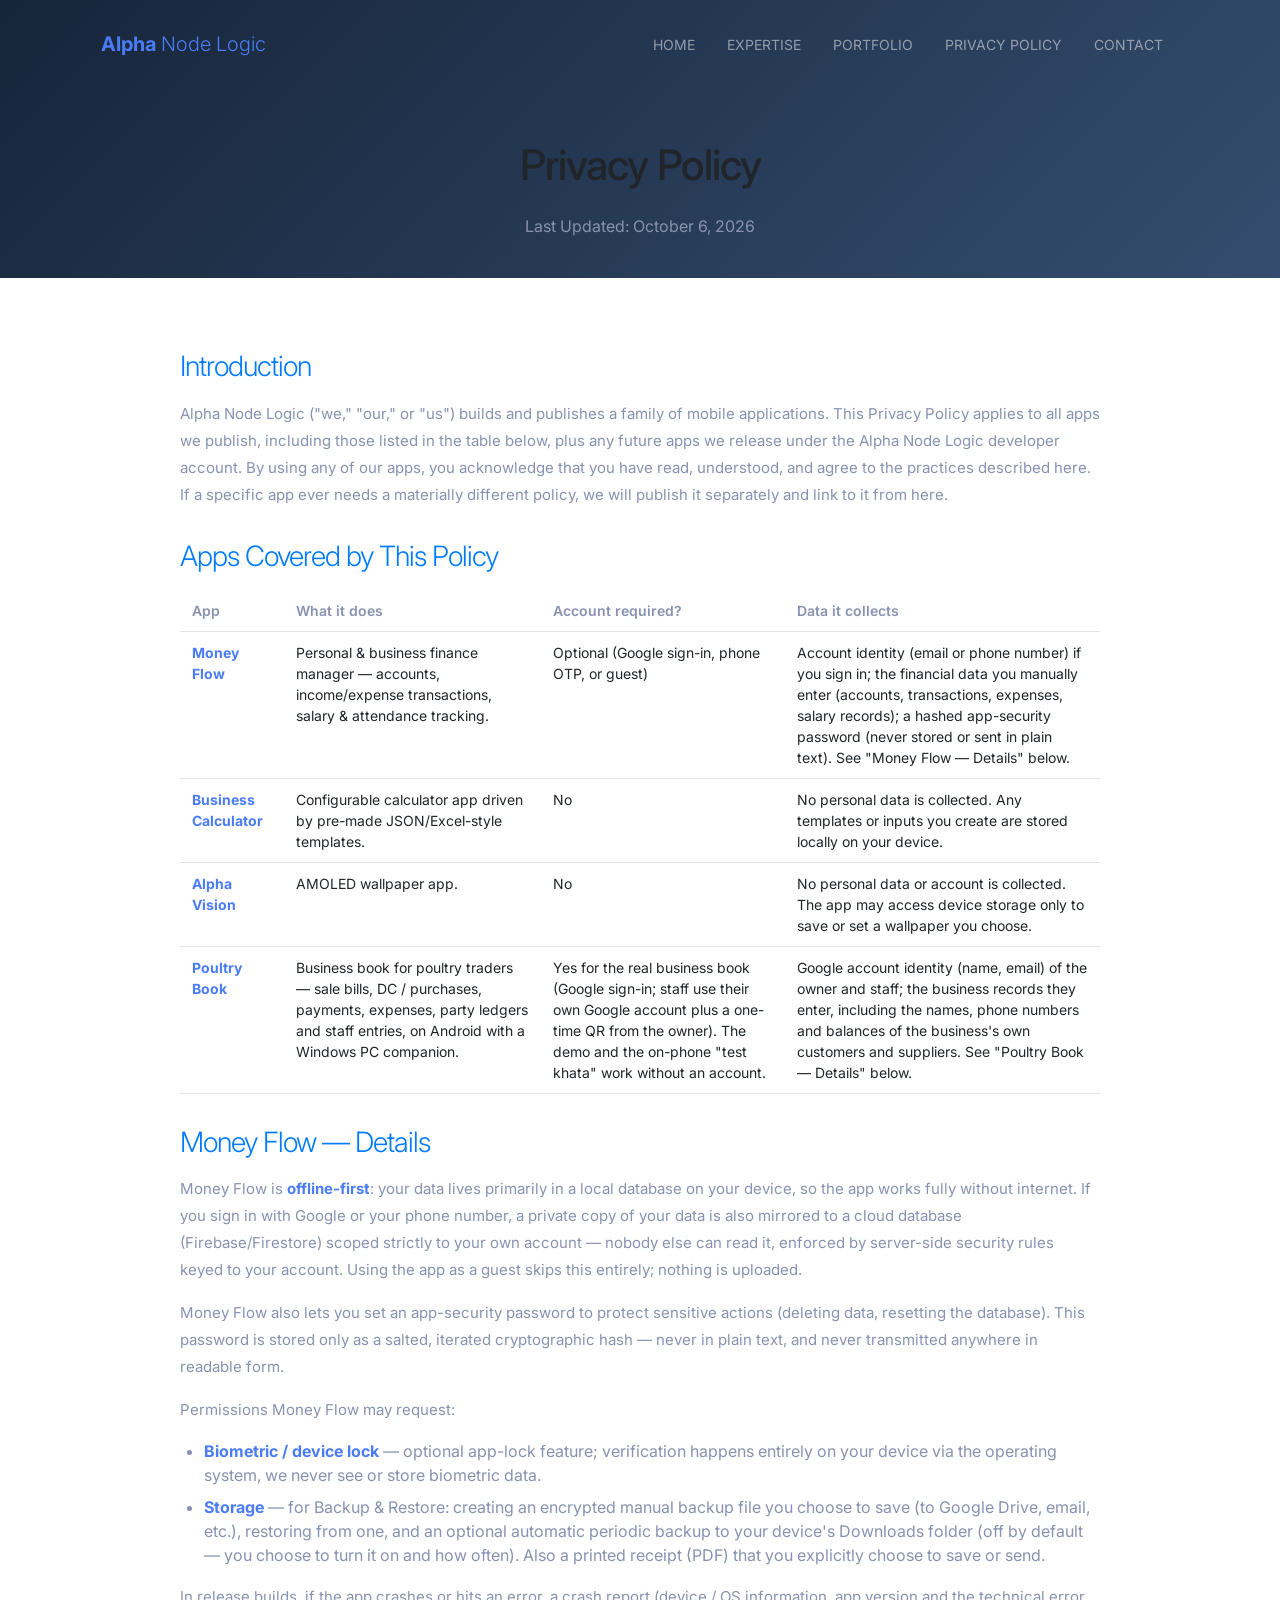
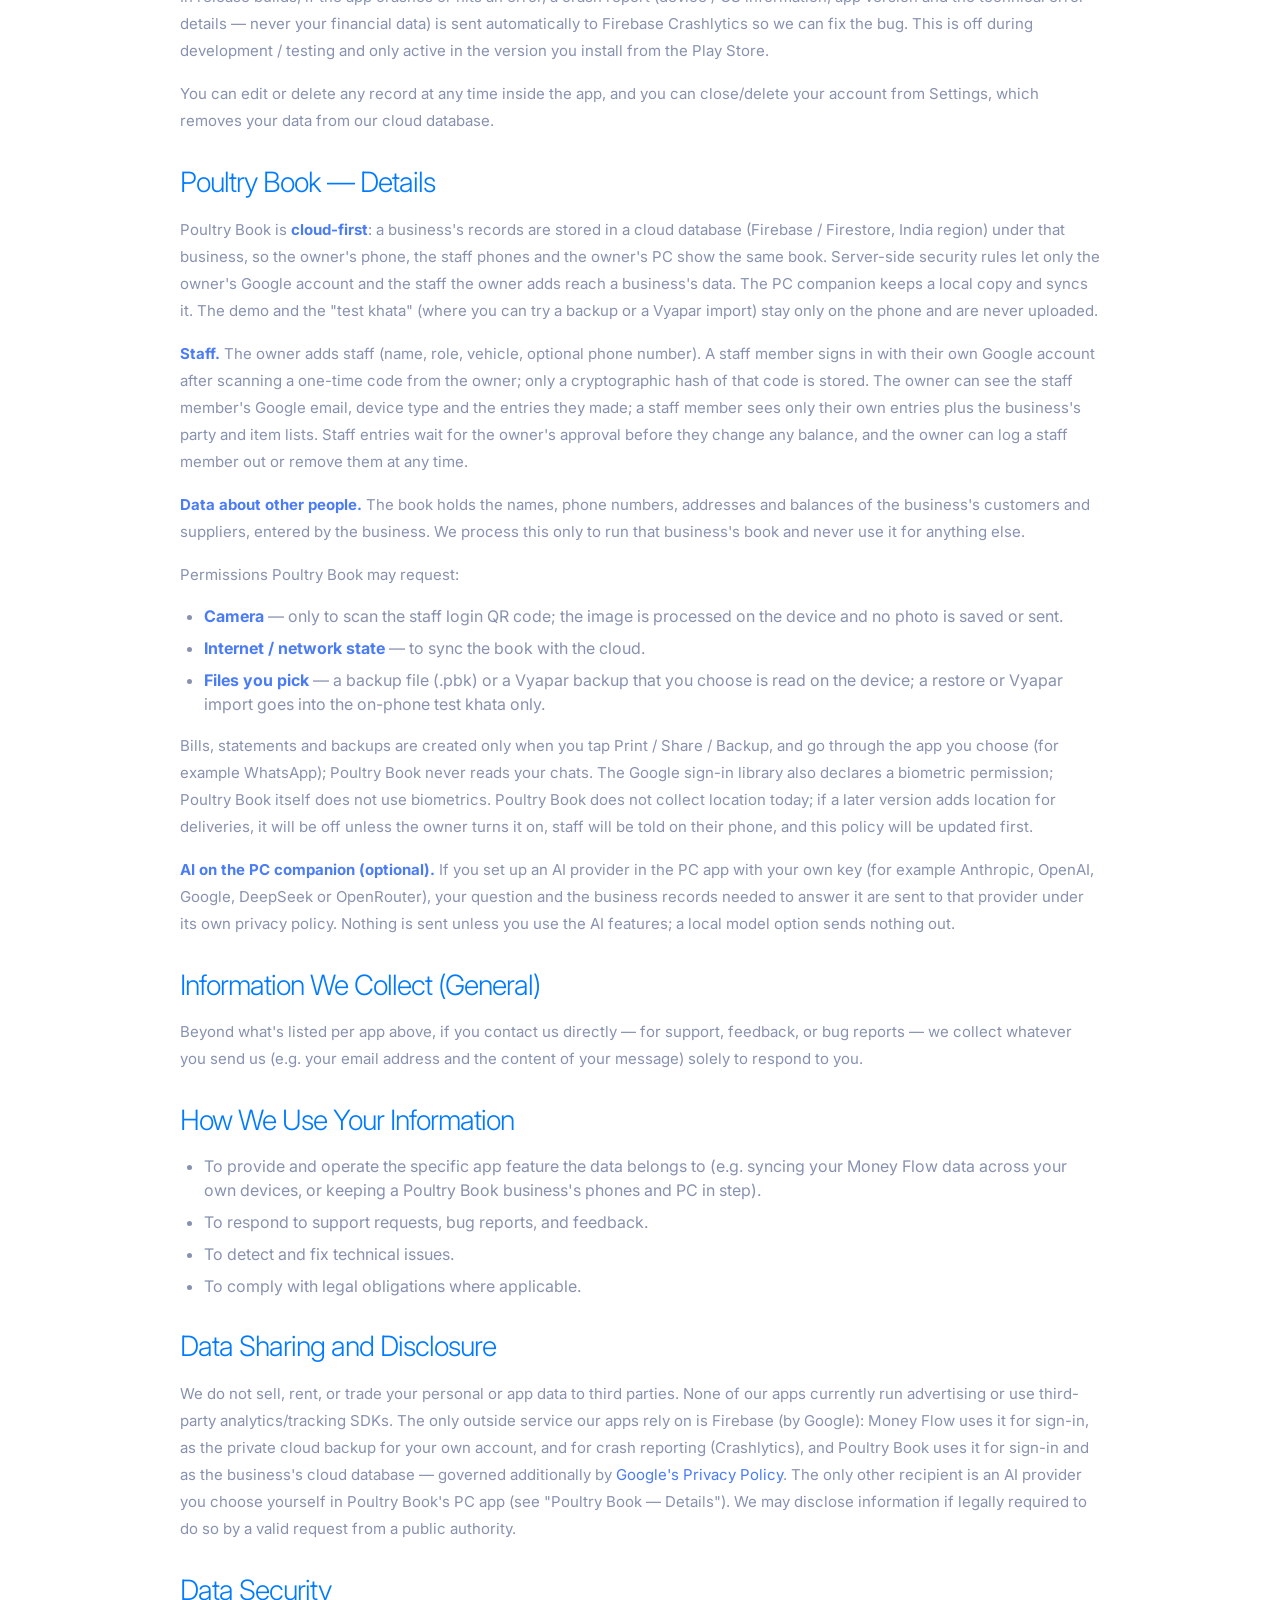
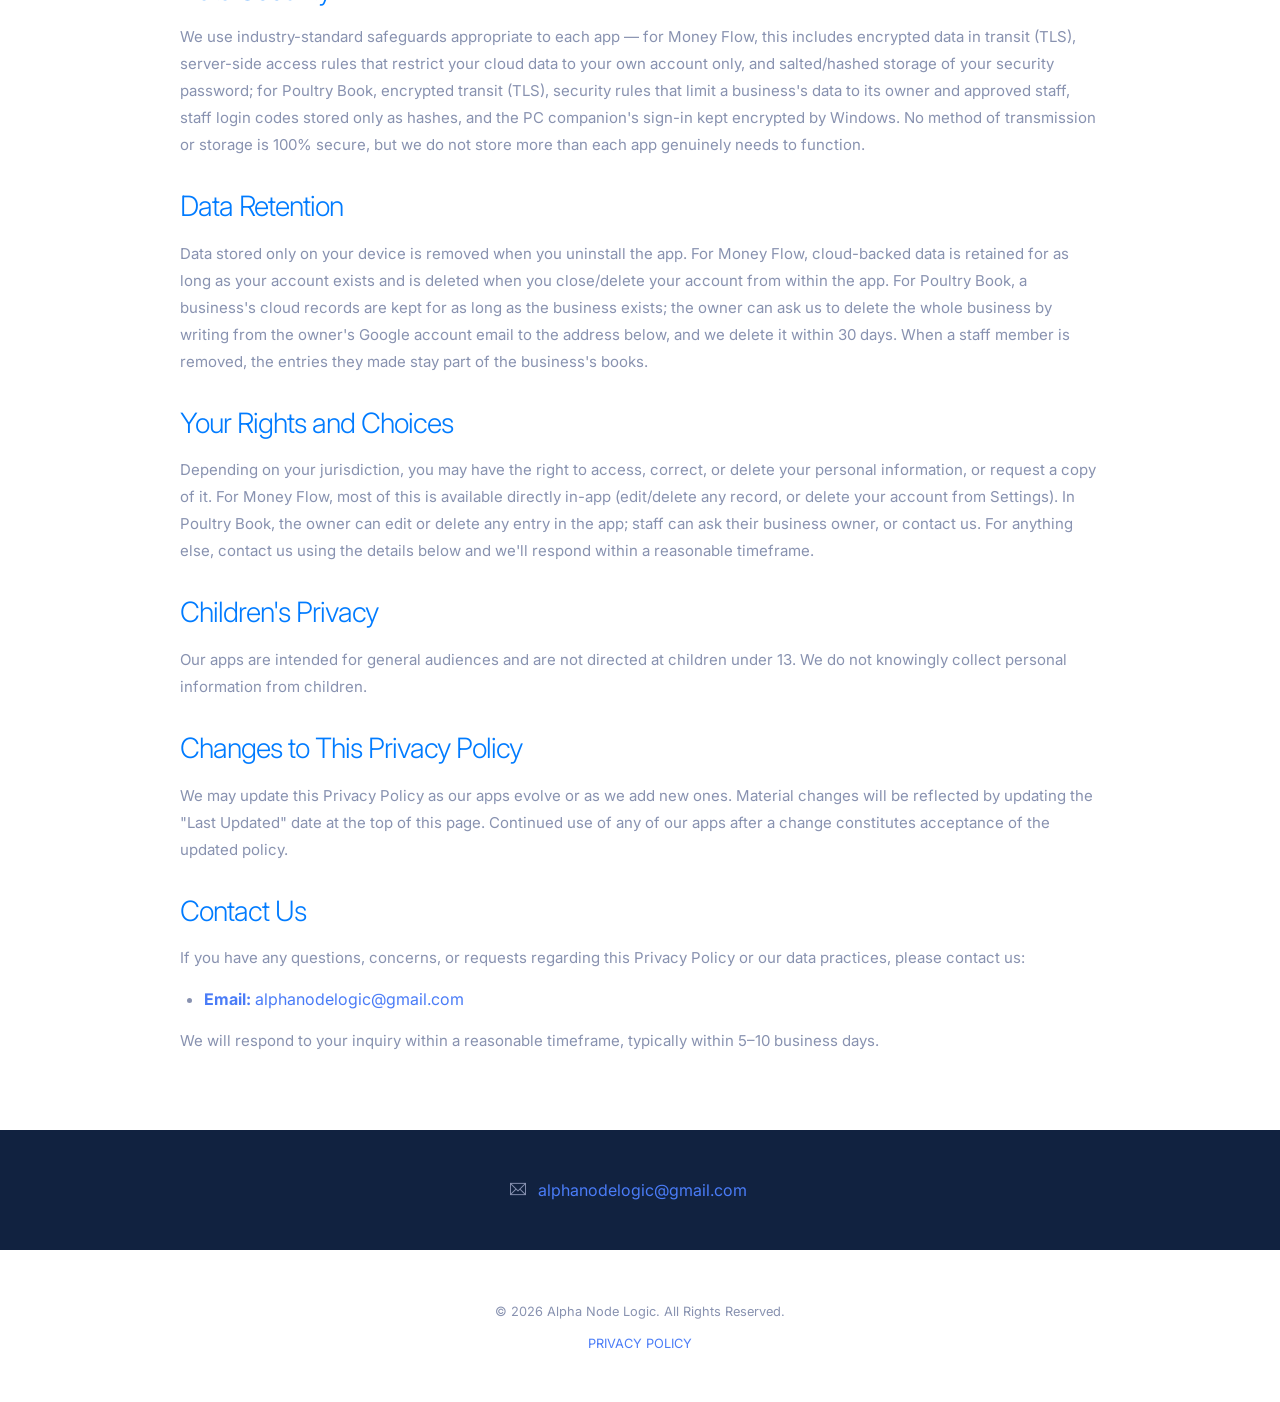
==== commit 3b7f9a28: "Privacy policy: Money Flow backup wording + Crashlytics disclosure Co-Authored-By: Claude Opus 5.5 <" ====
--- a/privacy-policy.html
+++ b/privacy-policy.html
@@ -181,8 +181,9 @@
                     <p>Permissions Money Flow may request:</p>
                     <ul>
                         <li><strong>Biometric / device lock</strong> — optional app-lock feature; verification happens entirely on your device via the operating system, we never see or store biometric data.</li>
-                        <li><strong>Storage</strong> — to let you export/share a backup file or a printed receipt (PDF) that you explicitly choose to save or send.</li>
-                    </ul>
+                        <li><strong>Storage</strong> — for Backup &amp; Restore: creating an encrypted manual backup file you choose to save (to Google Drive, email, etc.), restoring from one, and an optional automatic periodic backup to your device's Downloads folder (off by default — you choose to turn it on and how often). Also a printed receipt (PDF) that you explicitly choose to save or send.</li>
+                    </ul>
+                    <p>In release builds, if the app crashes or hits an error, a crash report (device / OS information, app version and the technical error details — never your financial data) is sent automatically to Firebase Crashlytics so we can fix the bug. This is off during development / testing and only active in the version you install from the Play Store.</p>
                     <p>You can edit or delete any record at any time inside the app, and you can close/delete your account from Settings, which removes your data from our cloud database.</p>
 
                     <h2>Poultry Book — Details</h2>
@@ -210,7 +211,7 @@
                     </ul>
 
                     <h2>Data Sharing and Disclosure</h2>
-                    <p>We do not sell, rent, or trade your personal or app data to third parties. None of our apps currently run advertising or use third-party analytics/tracking SDKs. The only outside service our apps rely on is Firebase (by Google): Money Flow uses it solely for sign-in and as the private cloud backup for your own account, and Poultry Book uses it for sign-in and as the business's cloud database — governed additionally by <a href="https://policies.google.com/privacy" target="_blank" rel="noopener">Google's Privacy Policy</a>. The only other recipient is an AI provider you choose yourself in Poultry Book's PC app (see "Poultry Book — Details"). We may disclose information if legally required to do so by a valid request from a public authority.</p>
+                    <p>We do not sell, rent, or trade your personal or app data to third parties. None of our apps currently run advertising or use third-party analytics/tracking SDKs. The only outside service our apps rely on is Firebase (by Google): Money Flow uses it for sign-in, as the private cloud backup for your own account, and for crash reporting (Crashlytics), and Poultry Book uses it for sign-in and as the business's cloud database — governed additionally by <a href="https://policies.google.com/privacy" target="_blank" rel="noopener">Google's Privacy Policy</a>. The only other recipient is an AI provider you choose yourself in Poultry Book's PC app (see "Poultry Book — Details"). We may disclose information if legally required to do so by a valid request from a public authority.</p>
 
                     <h2>Data Security</h2>
                     <p>We use industry-standard safeguards appropriate to each app — for Money Flow, this includes encrypted data in transit (TLS), server-side access rules that restrict your cloud data to your own account only, and salted/hashed storage of your security password; for Poultry Book, encrypted transit (TLS), security rules that limit a business's data to its owner and approved staff, staff login codes stored only as hashes, and the PC companion's sign-in kept encrypted by Windows. No method of transmission or storage is 100% secure, but we do not store more than each app genuinely needs to function.</p>
